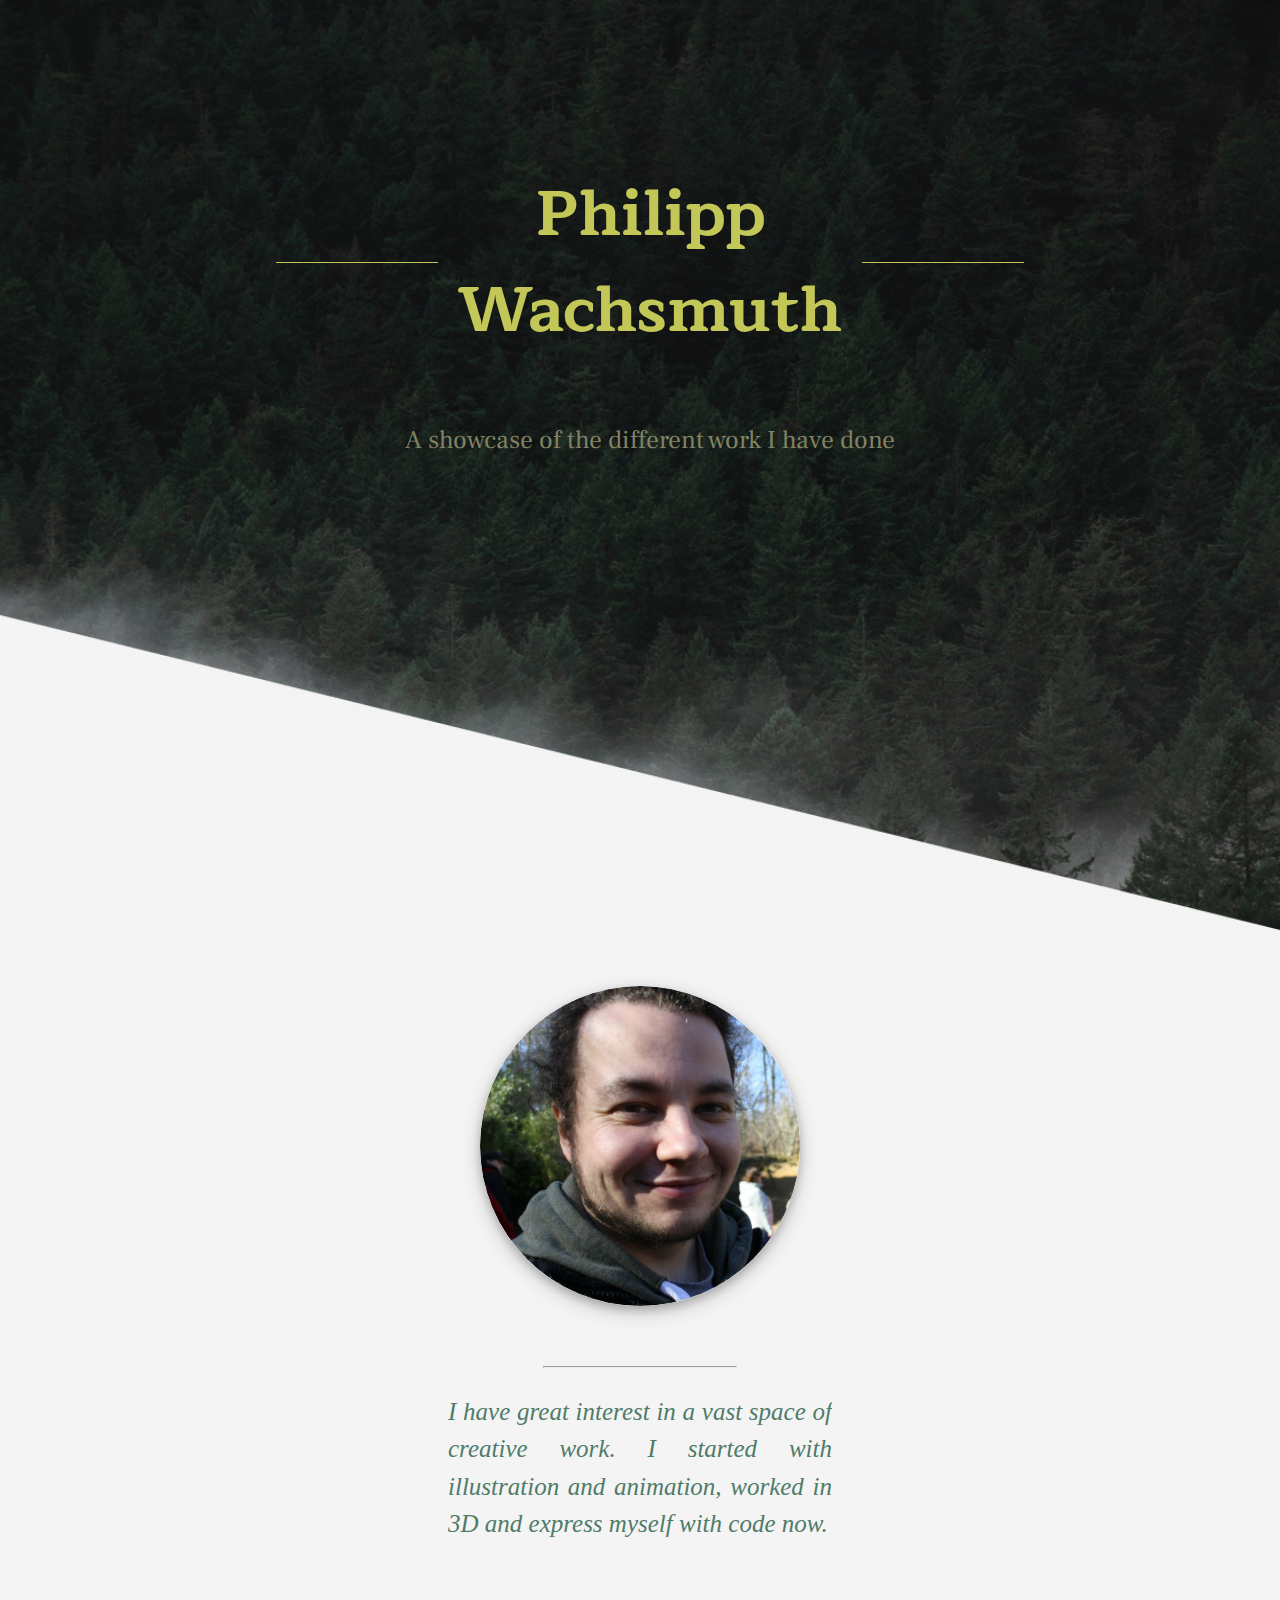
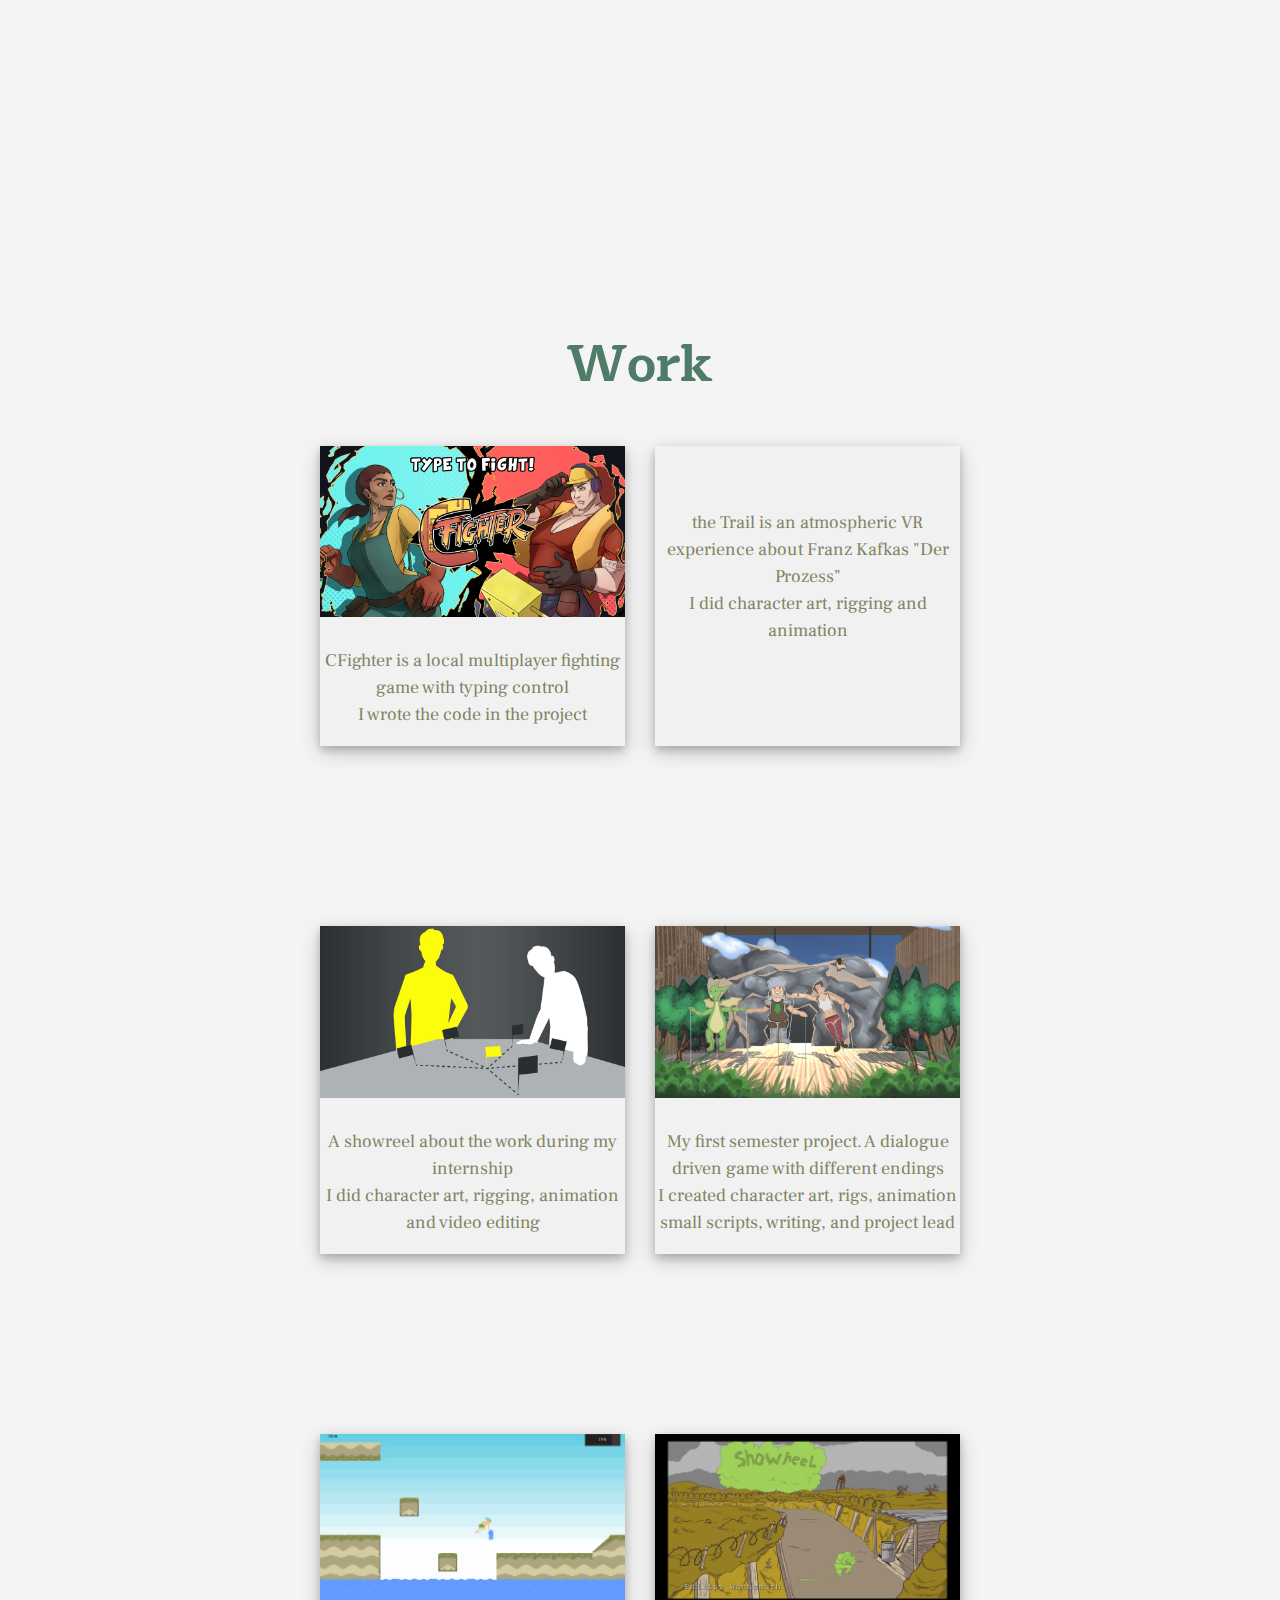
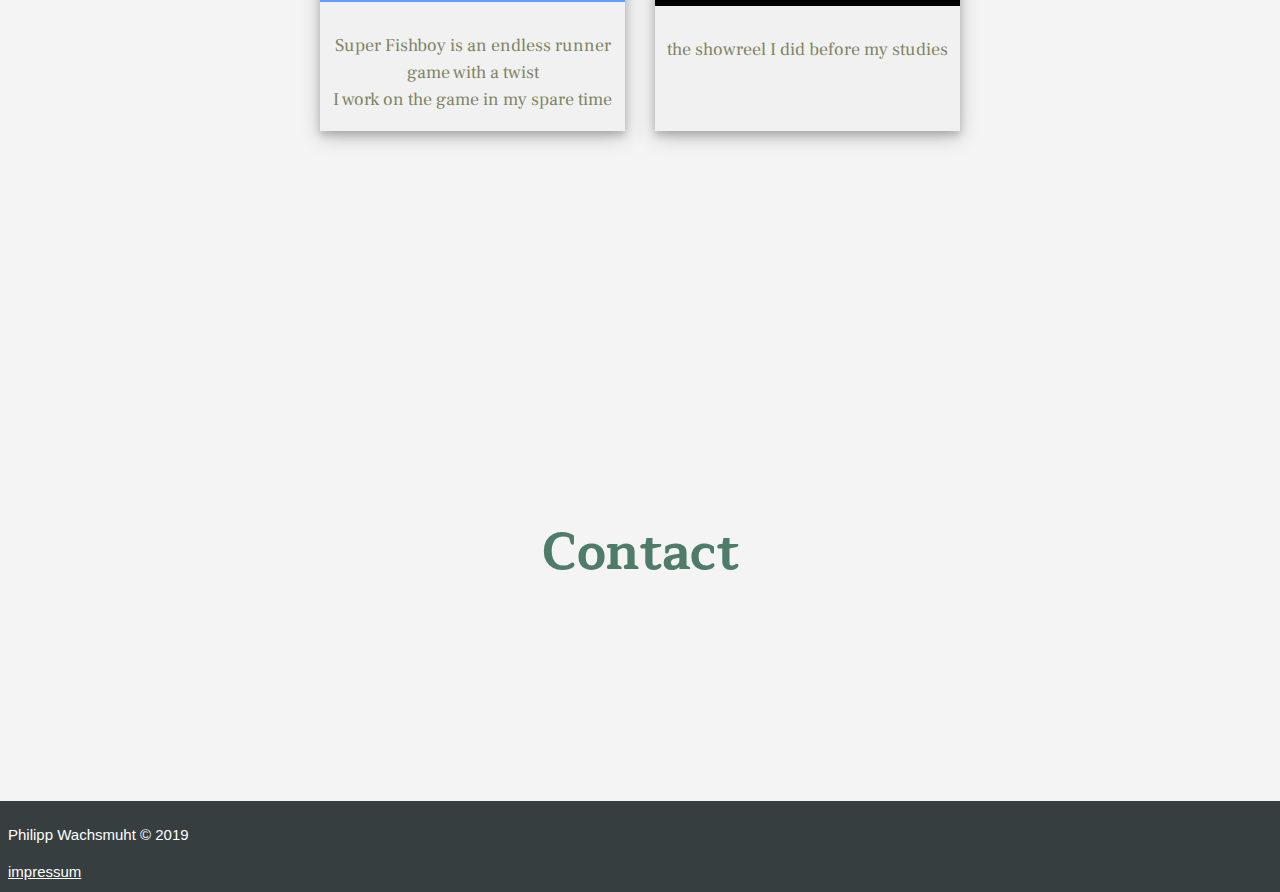
==== index.html @ 714f3a25 "added meta tags" ====
<!DOCTYPE html>

    <head>
        <meta charset="utf-8">
        <meta name="viewport" content="width=device-width, initial-scale=1.0">
        <meta name="philipp wachsmuth" content="the personal page of philipp wachsmuth">
        <title>Portfolio</title>
        <link rel="stylesheet" href="/css/style.css">
        <link href="https://fonts.googleapis.com/css?family=Frank+Ruhl+Libre|Maitree|Taviraj" rel="stylesheet"> 
        <link rel="stylesheet" href="https://use.fontawesome.com/releases/v5.7.1/css/all.css" integrity="sha384-fnmOCqbTlWIlj8LyTjo7mOUStjsKC4pOpQbqyi7RrhN7udi9RwhKkMHpvLbHG9Sr" crossorigin="anonymous">
    </head>

    <body>
        <header>
            <div class="container">
                <div id="pagename">
                    <p id="headline">Philipp <br>Wachsmuth</p>
                    <p id="explanation">A showcase of the different work I have done</p>
                </div>
             
        </header>
        <div id="content">
            <div id="about">
                <div class="avatar"></div>
                <hr class="seperator">
                <p>
                    I have great interest in a vast space of creative work.
                    I started with illustration and animation, worked in 3D and express myself with code now. 
                </p>
             

            </div>
            <div id="showcase">
                <h2 class="headline">Work</h2>
                <div class="box">
                    <div id="showcase-container">
                        <div class="content-box">
                            <a href="https://thejotne.itch.io/cfighter">
                                <img src="/img/cfighter.png" alt="">
                            </a>
                            <p>CFighter is a local multiplayer fighting game 
                            with typing control<br>I wrote the code in the project</p>
                        </div>
                        <div class="content-box">
                                <a href="https://www.youtube.com/watch?v=3YSgWsOXBy0">
                                    <img src="/img/Generic_Resize.gif" alt="">
                                </a>
                                <p>the Trail is an atmospheric VR experience about Franz Kafkas "Der Prozess"
                                    <br>I did character art, rigging and animation</p>
                        </div>
                        <div class="content-box">
                                <a href="https://youtu.be/qLGYumOoxYo">
                                    <img src="/img/Philipp_showreel_V01c_Moment.jpg" alt="">
                                </a>
                                <p>A showreel about the work during my internship
                                <br>I did character art, rigging, animation and video editing</p>
                        </div>
                        <div class="content-box">
                                <a href="https://youtu.be/jsB0yK99cok">
                                    <img src="/img/cardboard_heroes.jpg" alt="">
                                </a>
                                <p>My first semester project. A dialogue driven game with different endings
                                <br>I created character art, rigs, animation small scripts, writing, and project lead</p>
                        </div>
                        <div class="content-box">
                                <a href="https://thejotne.itch.io/super-fishboy">
                                    <img src="/img/fishboy.gif" alt="">
                                </a>
                                <p>Super Fishboy is an endless runner game with a twist
                                <br>I work on the game in my spare time</p>
                        </div>
                        <div class="content-box">
                                <a href="https://www.youtube.com/watch?v=ba3aAqrE33I">
                                    <img src="/img/Showreel 2017+änderung_Moment.jpg" alt="">
                                </a>
                                <p>the showreel I did before my studies</p>
                        </div>
                        
                    </div>
                </div>
            </div>
            <div id="contact">
                <h2 class="headline">Contact</h2>
                <div class="icon_box">
                    <a href="mailto:pwachsmuth@gmx.de">
                    <i class="fas fa-envelope"></i></a>
                    <a href="https://twitter.com/theJotne">
                    <i class="fab fa-twitter"></i></a>
                </div>
            </div>
        </div>
            <footer>
                <p>Philipp Wachsmuht &copy; 2019</p>
                <a href="/impressum.html" id="imp_Link">impressum</a>
            </footer>
    </body>

</html>
---- css/style.css ----
body{
    font-family: 'Taviraj Light', serif;
    font-size: 15px;
    line-height: 1.5;
    margin: 0;
    padding: 0;
    background-color: #f4f4f4;
}
.container{
    width: 60%;
    margin:auto;
    overflow: hidden;
}

header{
    background-image: url(/img/bg_big.jpg);
    background-repeat: no-repeat;
    background-size: 100%;
    width: device-width;
    font-family: 'Maitree', serif;
    font-size: 5vw;
    color:#C2C757;
    padding-top: 2%;
    min-height: 15em;

}

header #pagename{
    margin:auto;
    margin-left: 20px;
    margin-bottom: 20px;
    text-align: center;
    padding-top: 10%
}
header #pagename #headline{
    display: grid;
    grid-template-columns: minmax(20px, 1fr) auto minmax(20px, 1fr);
    align-items: center;
    text-align: center;
    font-weight: 900;
    grid-gap: 20px;
    width: 100%;
    white-space: nowrap;
}
header #pagename #explanation{
    font-family: 'Frank Ruhl Libre', serif;
    color: #808363;
    font-size: 2vw;
    margin-top:1%;
}

header #pagename #headline:before,
header #pagename #headline:after {
    content: '';
    border-top: 1px solid;
}

  footer{
    background: #373E40;
    font-family: 'Mukta', sans-serif;
    color:white;
    right: 0;
    bottom: 0;
    left: 0;
    padding: 0.5rem;
  }

  #content{
    min-height: 100vh;
}

#about{
   margin:auto;
   max-width:30vw;
   min-height:200px;

 
}
#about .avatar{
    background-image: url(/img/avatar.jpg);
   background-repeat: no-repeat;
   background-size: 100%;
    width:25vw;
    height: 25vw;
    border-radius: 50%;
    margin:auto;
    margin-bottom: 15%;
    box-shadow: 0 4px 8px 0 rgba(0, 0, 0, 0.2), 0 6px 20px 0 rgba(0, 0, 0, 0.19);
}
#about p{
    overflow:hidden;
    text-align: justify;
    font-family: 'Taviraj Light', serif;
    font-style: italic;
    font-size: 25px;
    color:#4F7B69;
}

#about hr{
    margin-top: 60px;
}
#boxes{

    background-color: aquamarine;
}
.seperator{
    width:50%;
    margin-bottom: 6%;
    color: #838665;
}


#showcase{
    margin:auto;
}
.headline{
    text-align: center;
    margin-top: 10%;
    font-family: 'Maitree', serif;
    font-weight: 900;
    font-size: 4vw;
    color: #4F7B69;
    padding-top: 2vw;
    
}
#showcase .box{
    margin: auto;
    /*margin-left: 25%;*/
    width:50vw;
    margin-bottom: 10%;
}
#showcase-container{
    display:grid;
    grid-gap: 12em 2em;
    grid-template-columns: 2fr 2fr ;
    justify-items: center;
    
}
#showcase-container .content-box{

background-color: #f1f1f1;

font-size: 30px;
box-shadow: 0 4px 8px 0 rgba(0, 0, 0, 0.2), 0 6px 20px 0 rgba(0, 0, 0, 0.19);
text-align: center;
object-fit: contain;
}
#showcase-container .content-box img{
    width: 100%;
   /* height: 100%;*/
    object-fit: cover;
}
#showcase-container .content-box p{
    font-family: 'Frank Ruhl Libre', serif;
    color: #808363;
    font-size: 18px;
}
#imp_Link{
    color: white;
}
#impress{
    margin-left: 20%;
}
.contact{
    margin:auto;
}

i{
    font-size: 60px;
    padding: 30px;
    color: #373E40;
}
.icon_box{
    margin: auto;
    text-align: center;
    margin-bottom: 6%;
}
@media screen and (max-width: 1280px) {

        .headline{
            padding-top: 5em;
        }
    }

@media screen and (max-width: 720px) {
#showcase .box{
    /*margin-left:20%;*/
    margin-bottom: 10%;
    }

}

@media screen and (max-width: 560px) {
    header #pagename #headline{
        font-size:5vw;

    }
    header #pagename #explanation{
        font-size: 3vw;
    }
    #about p{
        font-size: 4vw;
    }
    .headline{
        font-size: 7vw;
        
    }
    #showcase .box{
        /*margin-left:30%;*/
        }
    #showcase-container{
        display:grid;
        grid-gap: 14em 2em;
        grid-template-columns: 2fr  ;
    }
}
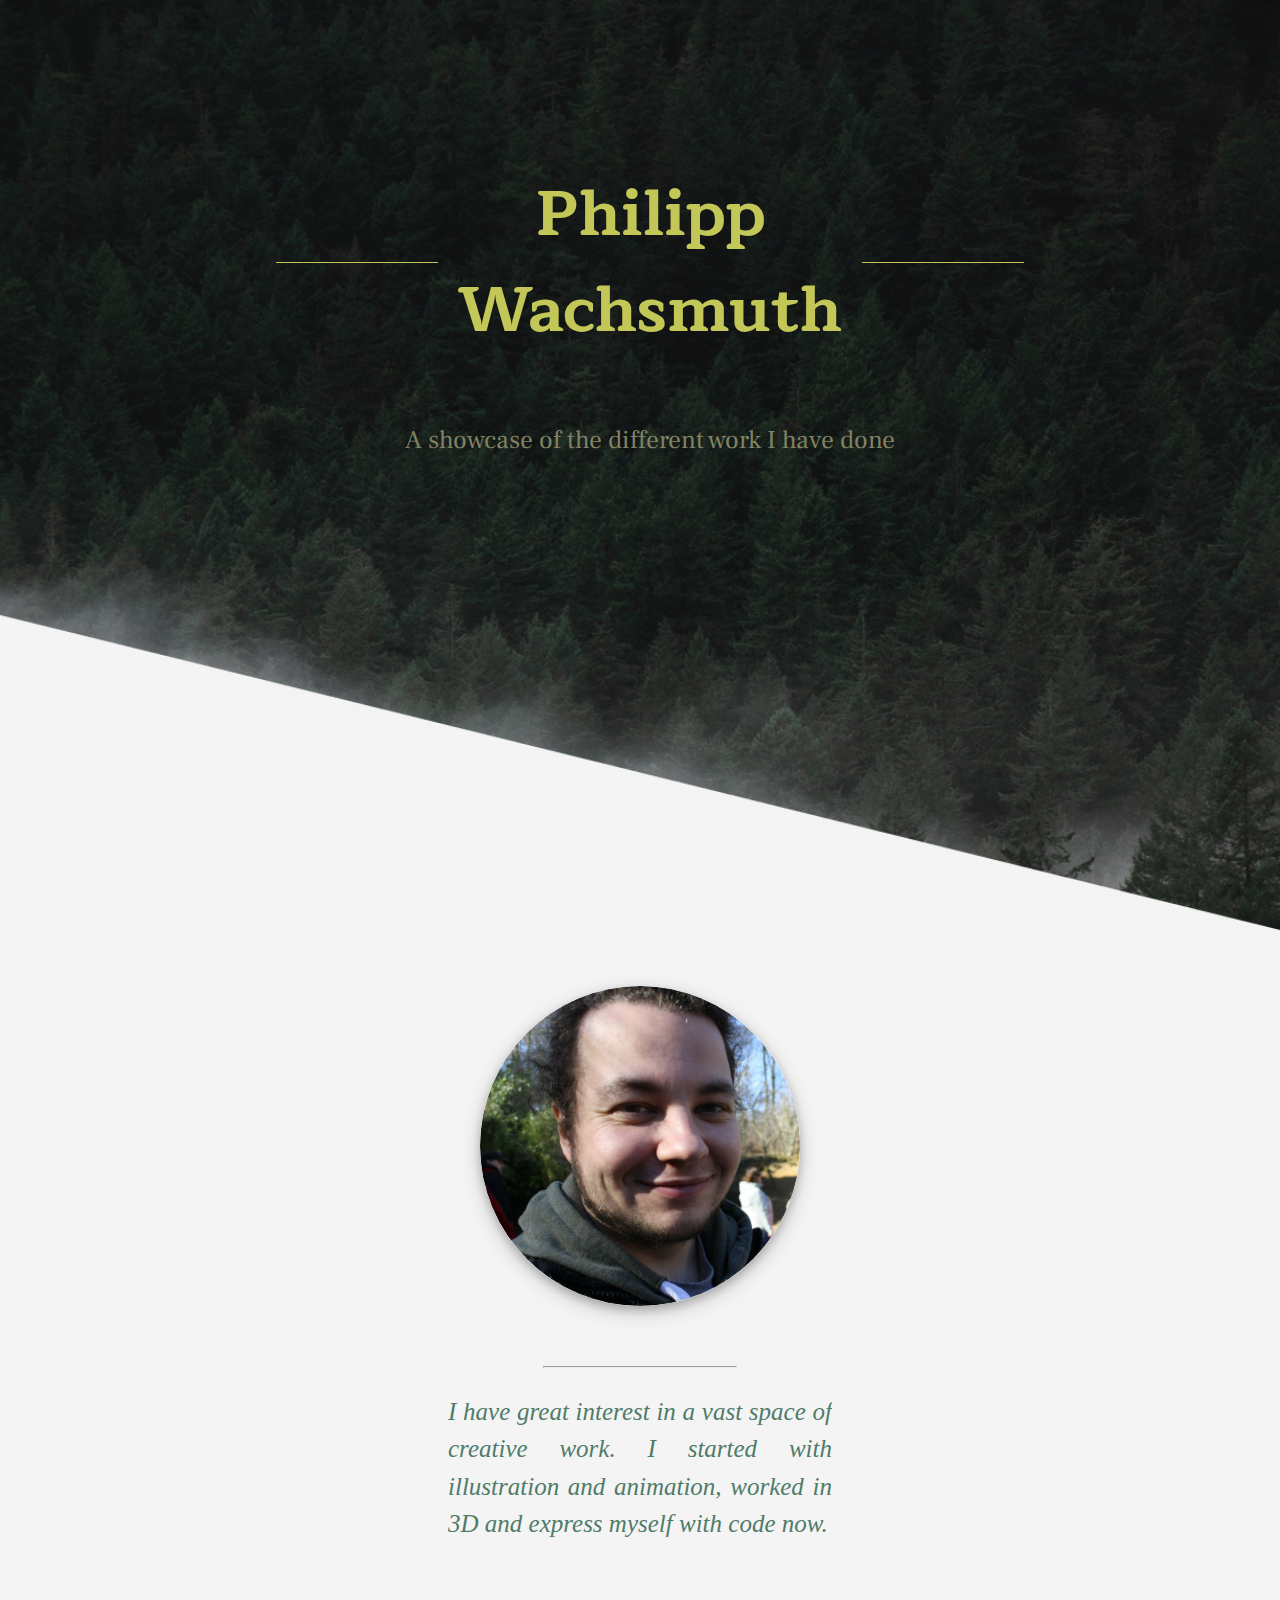
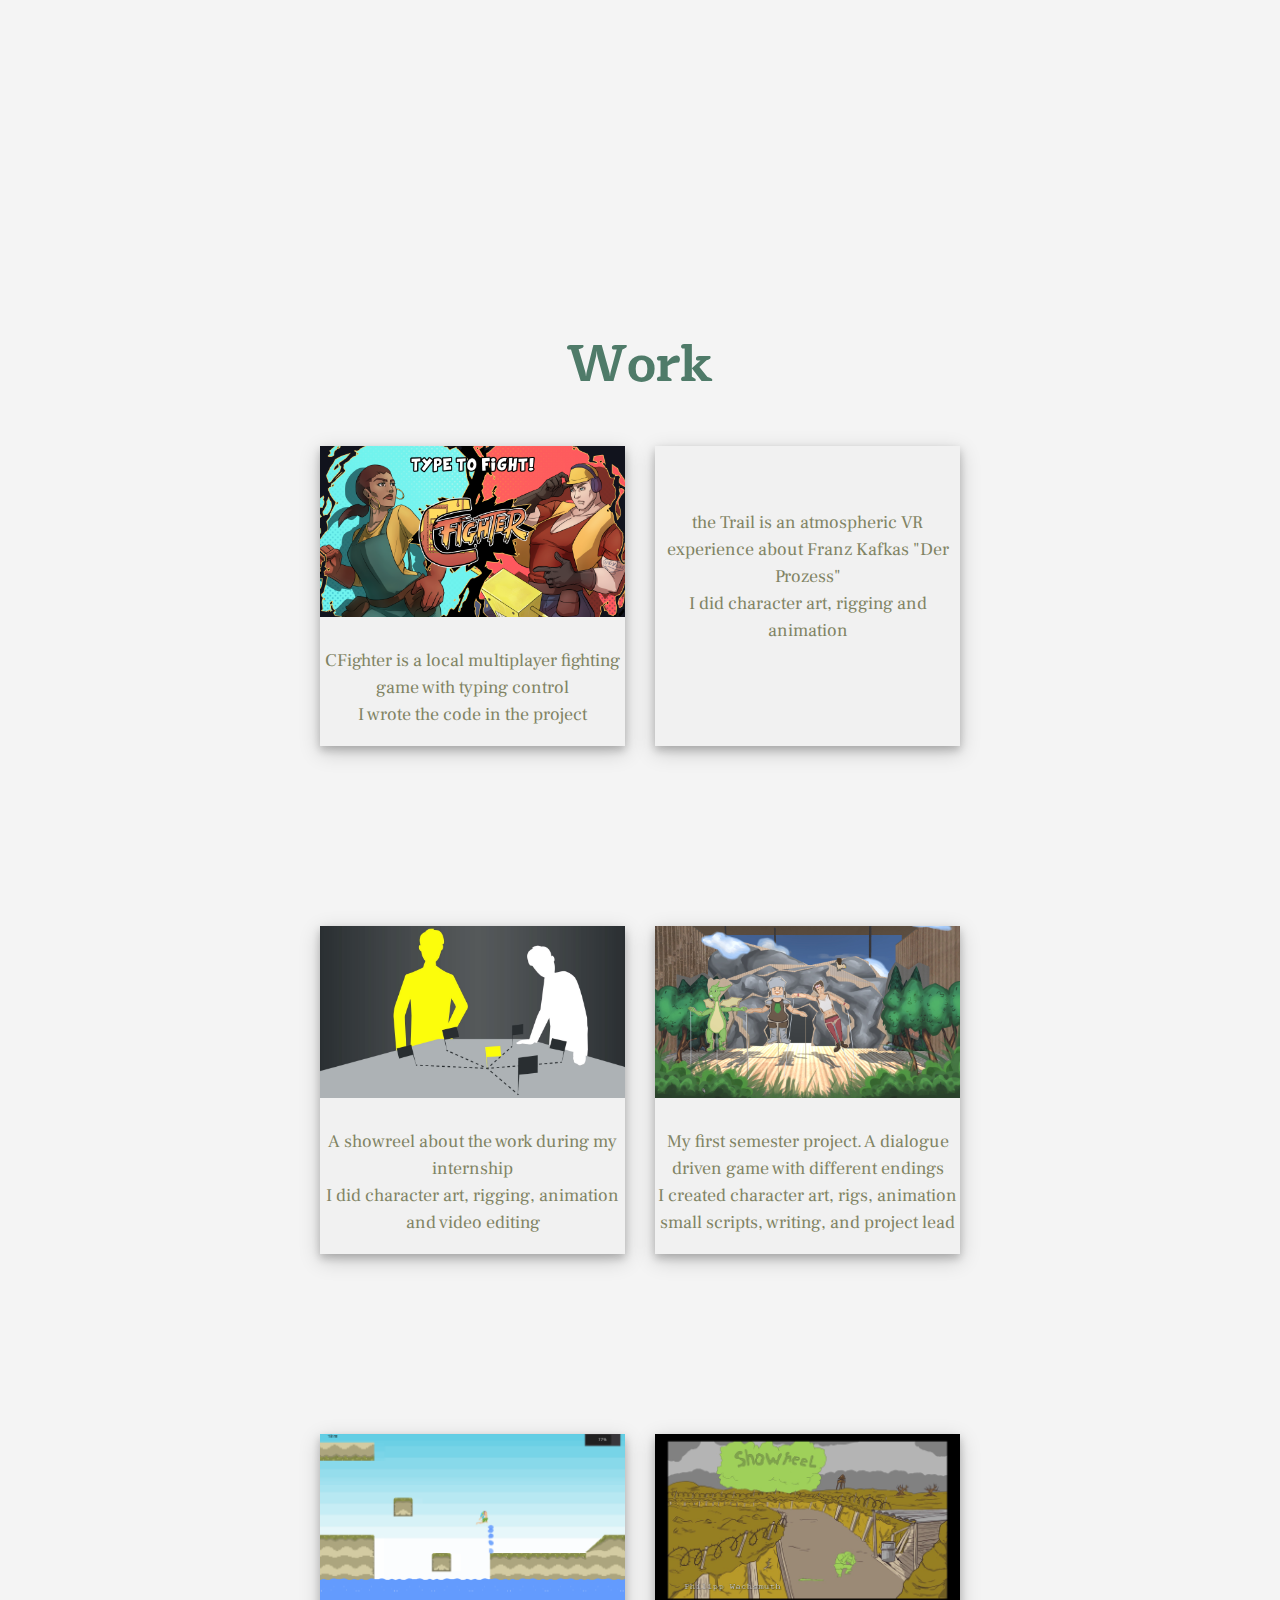
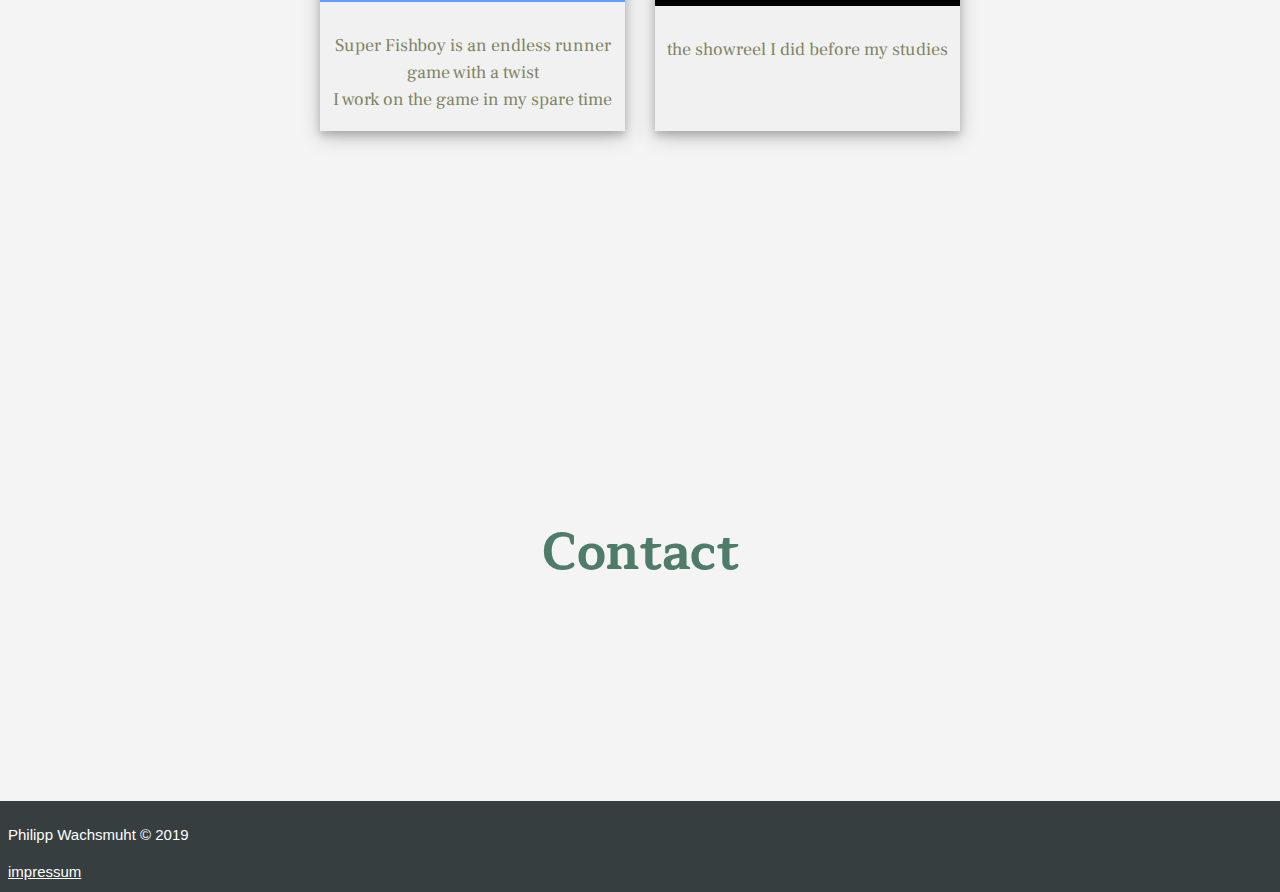
==== commit 2994c331: "changed title" ====
--- a/index.html
+++ b/index.html
@@ -3,8 +3,10 @@
     <head>
         <meta charset="utf-8">
         <meta name="viewport" content="width=device-width, initial-scale=1.0">
-        <meta name="philipp wachsmuth" content="the personal page of philipp wachsmuth">
-        <title>Portfolio</title>
+        <meta name="description" content="the personal page of philipp wachsmuth containing example of web design, games and 2D and 3D art">
+        <meta name="author" content="Philipp Wachsmuth">
+        <meta name="keywords" content="philipp,wachsmuth,philippwachsmuth,animation,game,design,web,frontend,3D,2D,illustration,programming,programmer,gamedesign,development">
+        <title>Philipp Wachsmuth portfolio</title>
         <link rel="stylesheet" href="/css/style.css">
         <link href="https://fonts.googleapis.com/css?family=Frank+Ruhl+Libre|Maitree|Taviraj" rel="stylesheet"> 
         <link rel="stylesheet" href="https://use.fontawesome.com/releases/v5.7.1/css/all.css" integrity="sha384-fnmOCqbTlWIlj8LyTjo7mOUStjsKC4pOpQbqyi7RrhN7udi9RwhKkMHpvLbHG9Sr" crossorigin="anonymous">
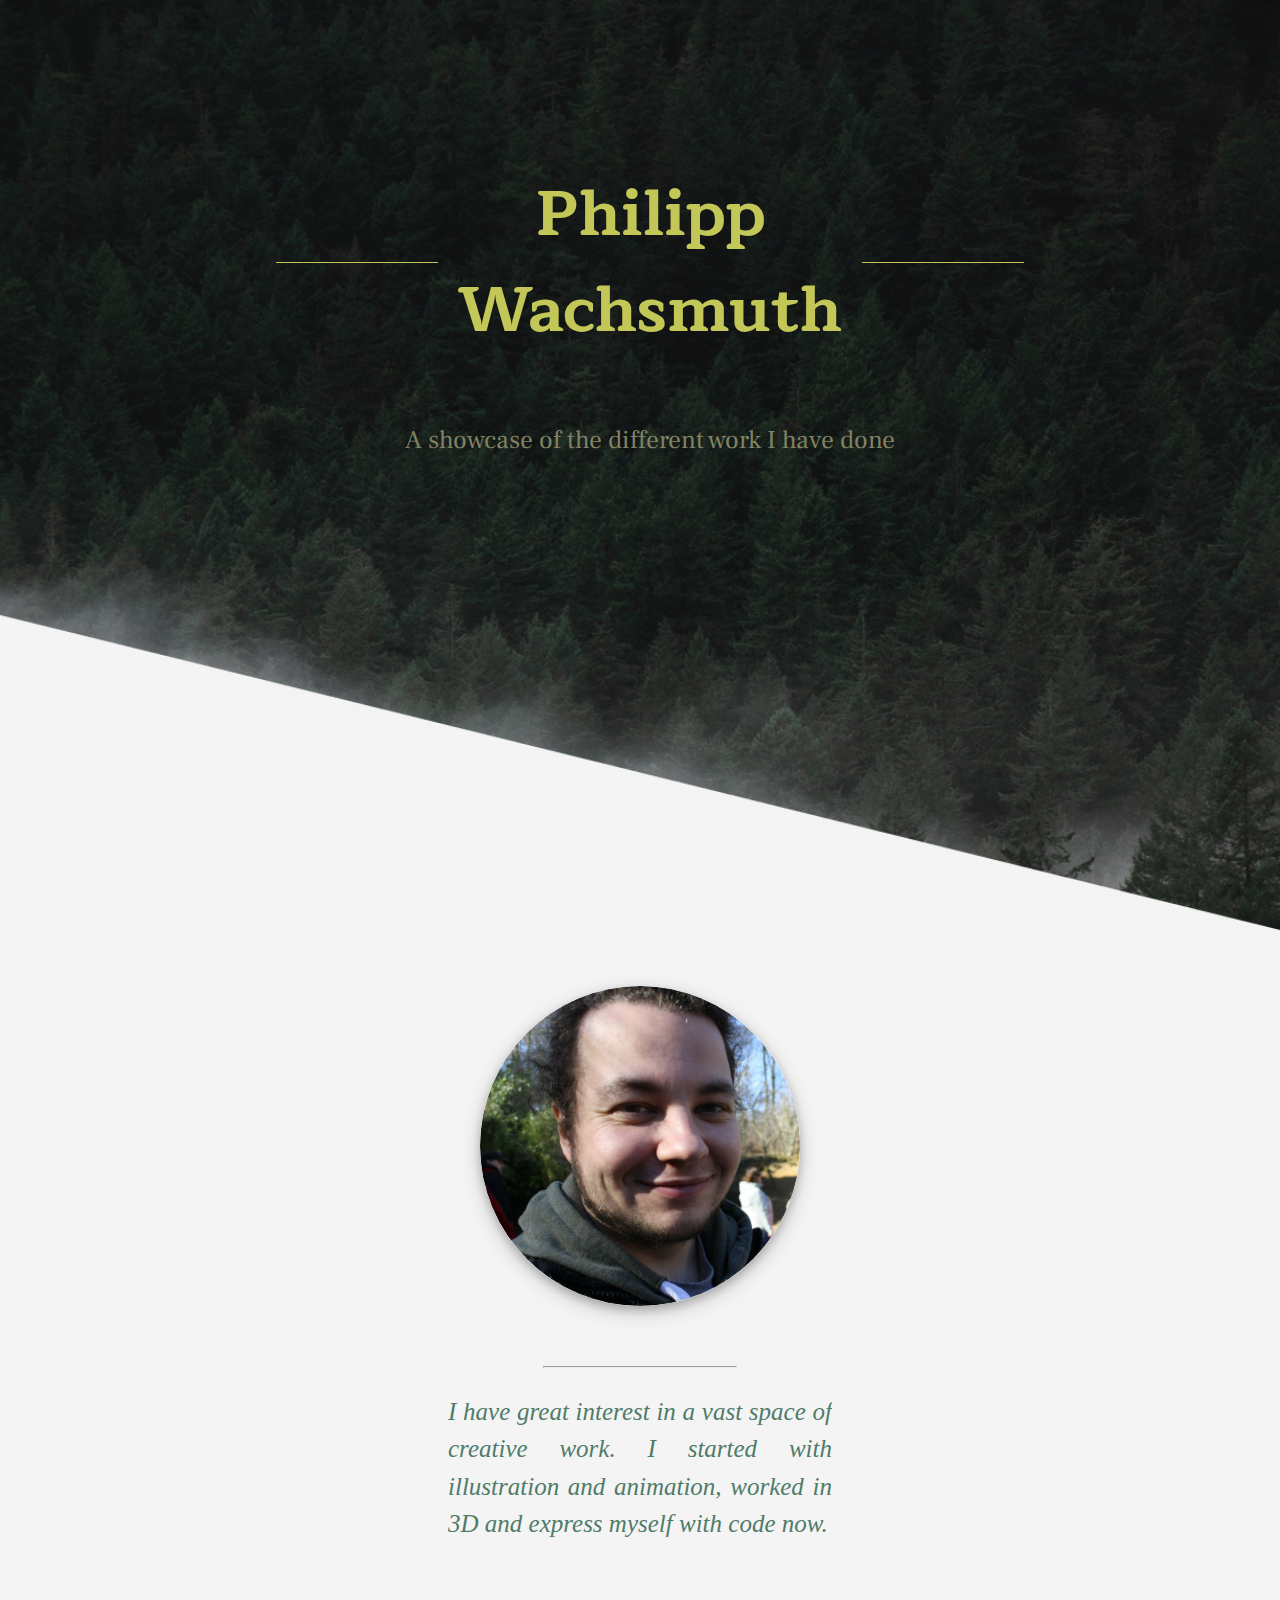
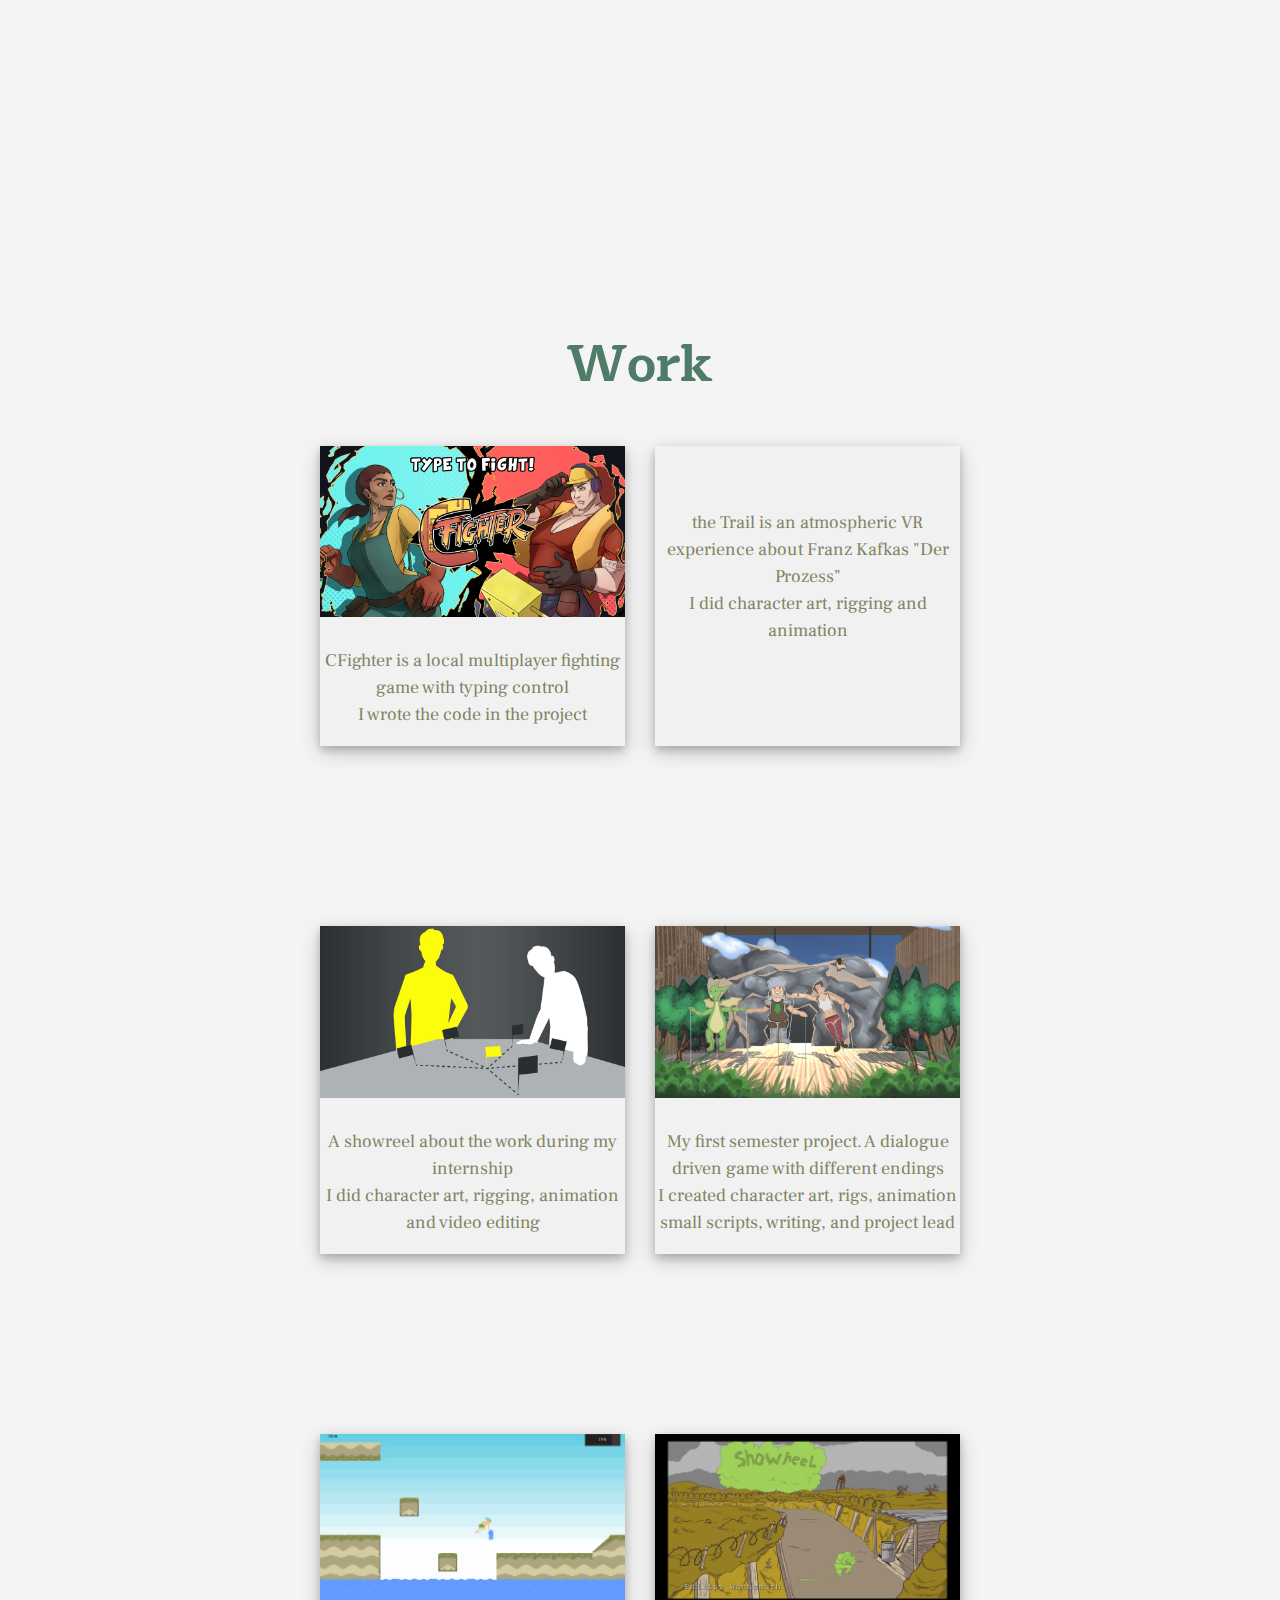
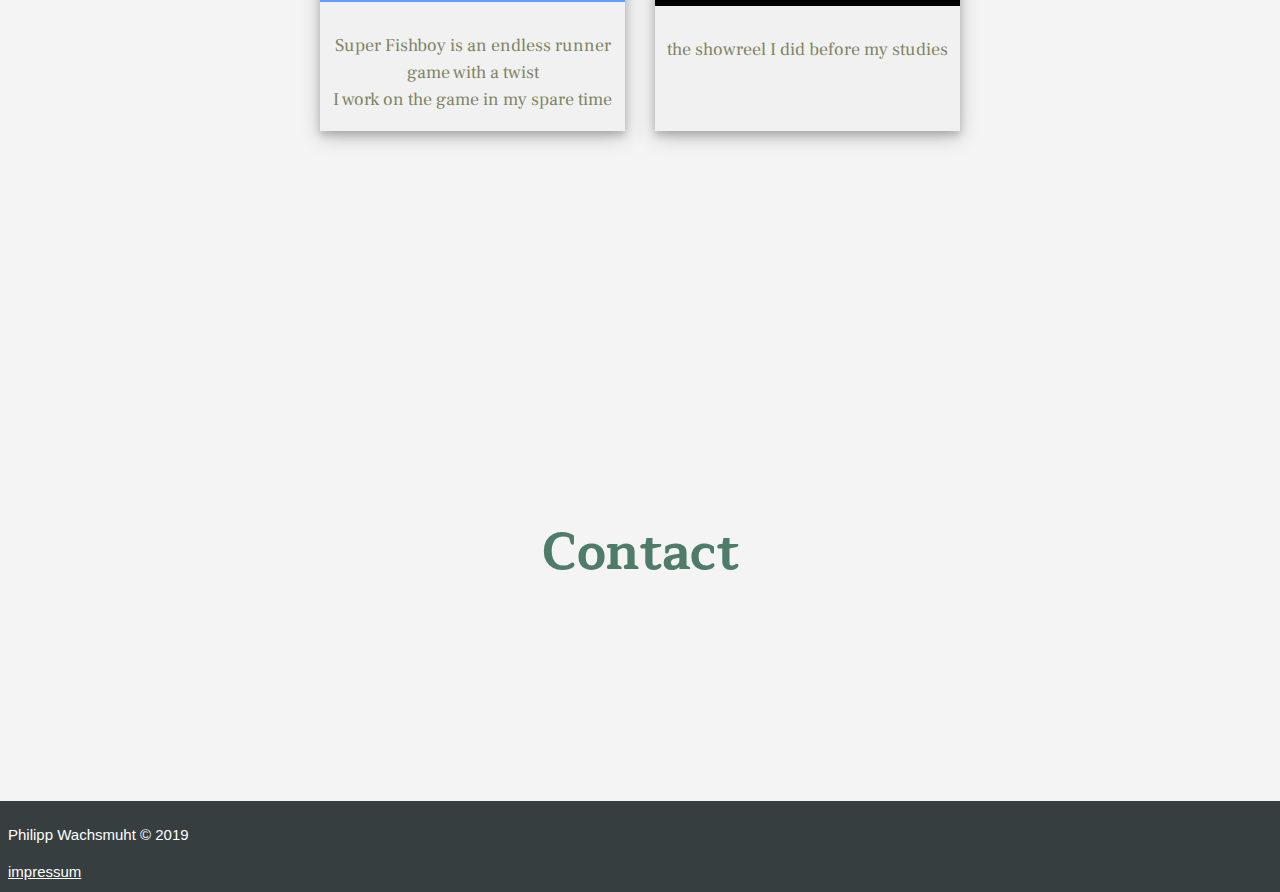
==== commit 6732ab9f: "changed titles" ====
--- a/index.html
+++ b/index.html
@@ -6,7 +6,7 @@
         <meta name="description" content="the personal page of philipp wachsmuth containing example of web design, games and 2D and 3D art">
         <meta name="author" content="Philipp Wachsmuth">
         <meta name="keywords" content="philipp,wachsmuth,philippwachsmuth,animation,game,design,web,frontend,3D,2D,illustration,programming,programmer,gamedesign,development">
-        <title>Philipp Wachsmuth portfolio</title>
+        <title>Portfolio</title>
         <link rel="stylesheet" href="/css/style.css">
         <link href="https://fonts.googleapis.com/css?family=Frank+Ruhl+Libre|Maitree|Taviraj" rel="stylesheet"> 
         <link rel="stylesheet" href="https://use.fontawesome.com/releases/v5.7.1/css/all.css" integrity="sha384-fnmOCqbTlWIlj8LyTjo7mOUStjsKC4pOpQbqyi7RrhN7udi9RwhKkMHpvLbHG9Sr" crossorigin="anonymous">
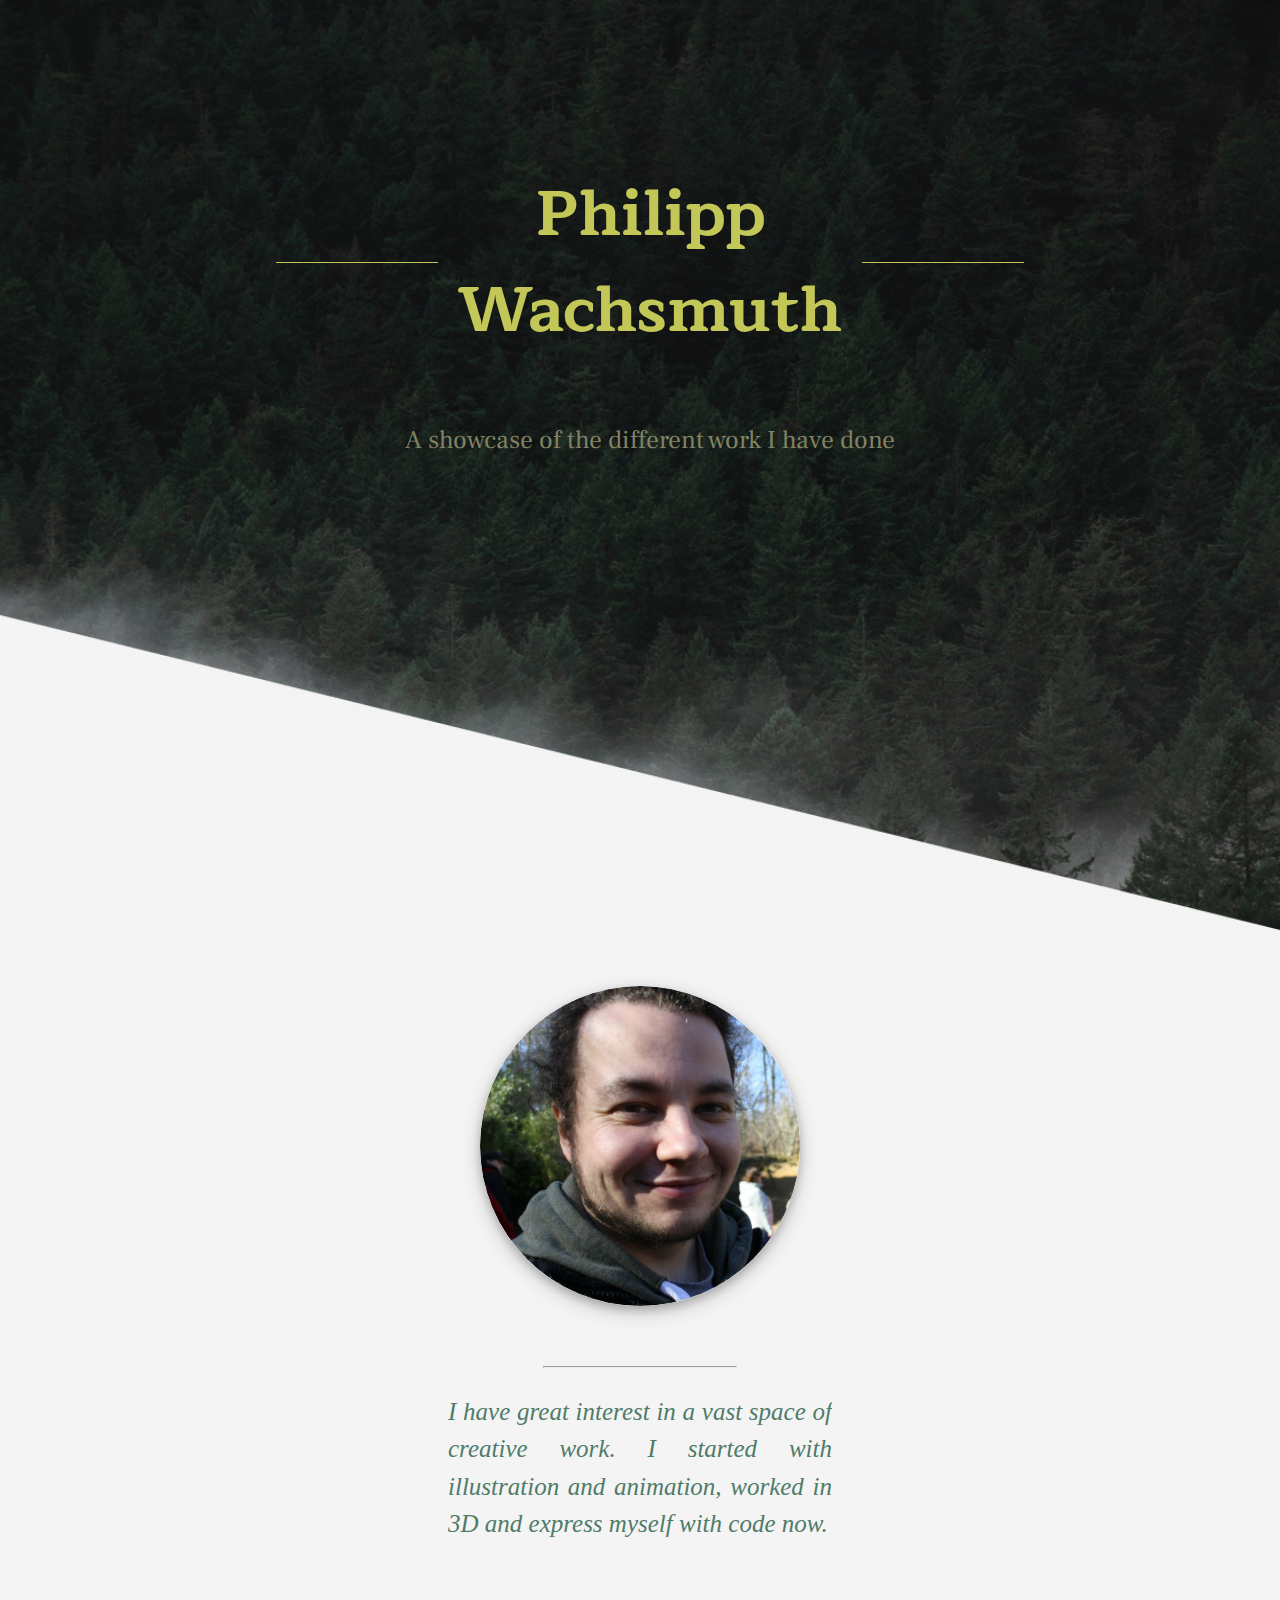
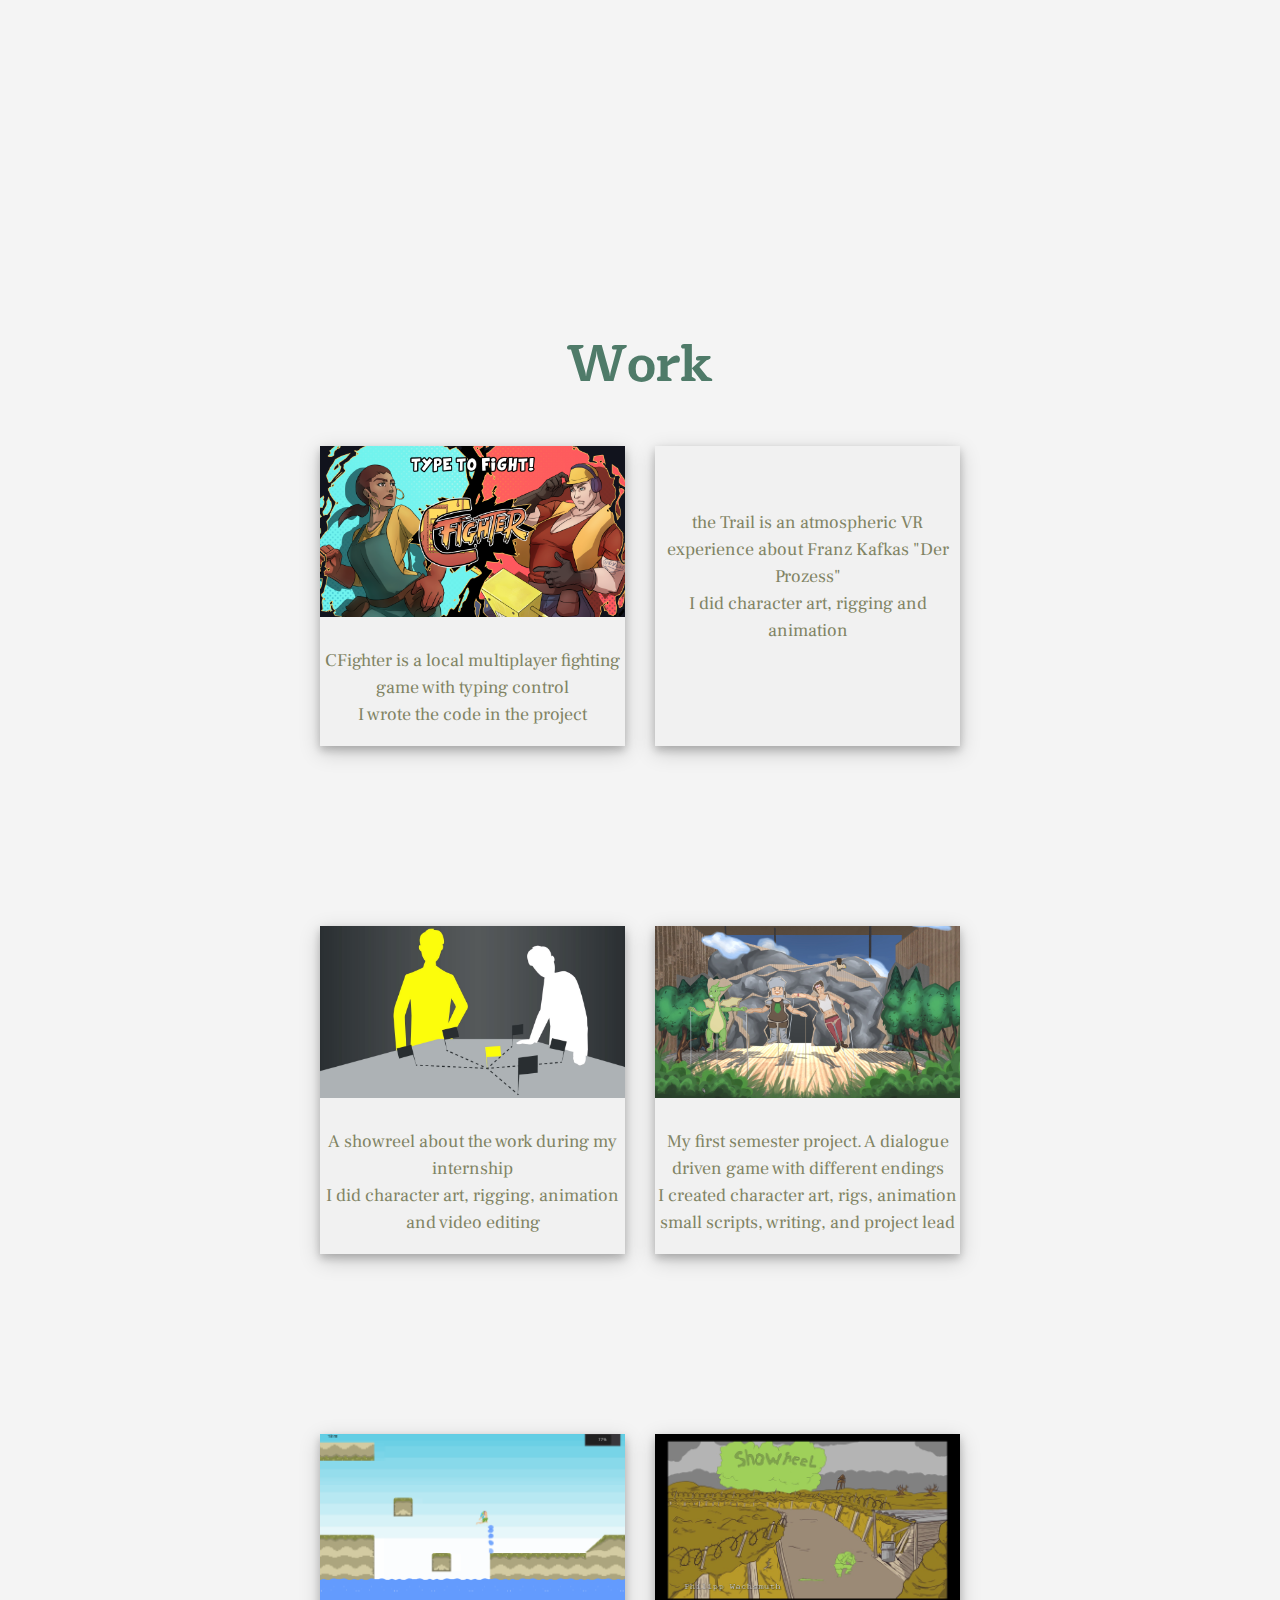
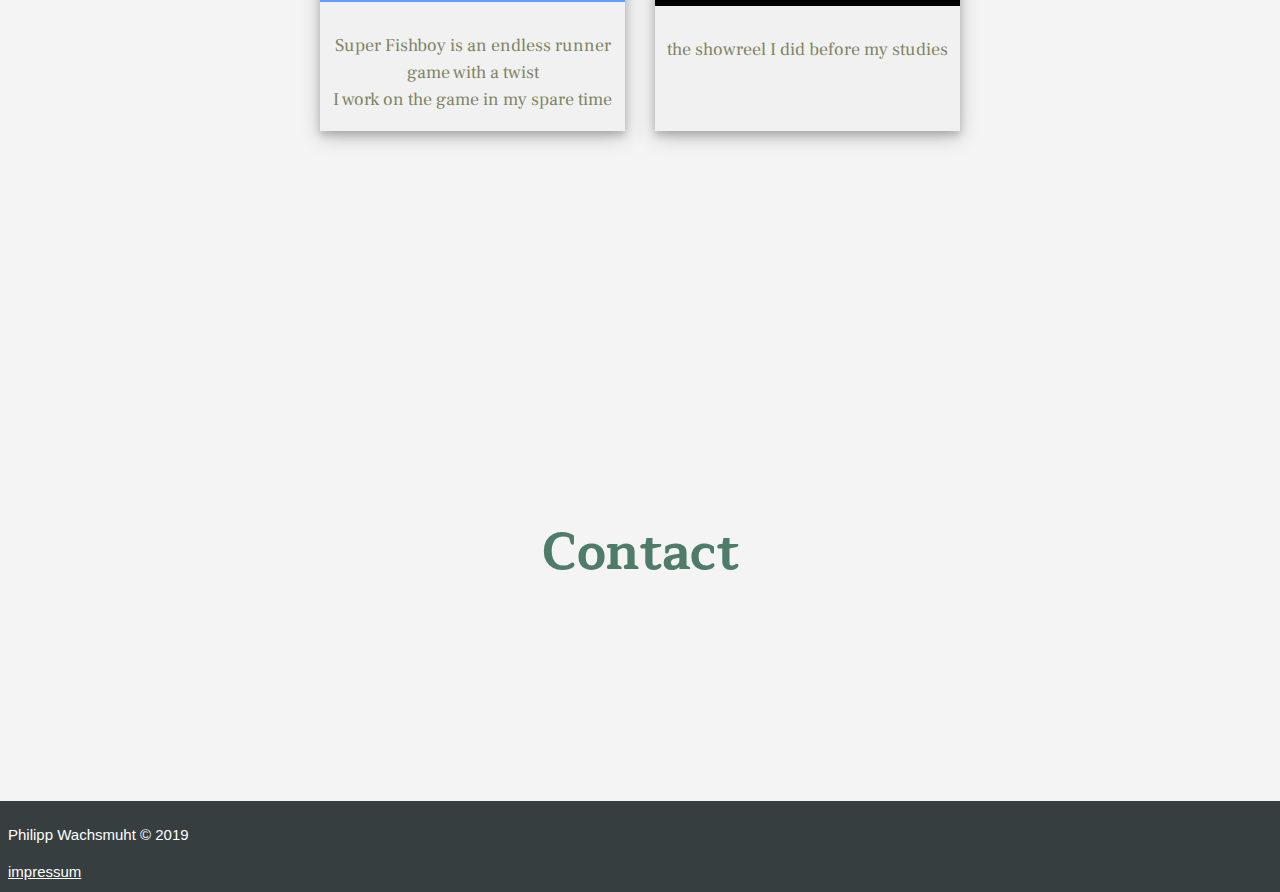
==== commit 21760c3b: "changed title to philipp wachsmuth" ====
--- a/index.html
+++ b/index.html
@@ -6,7 +6,7 @@
         <meta name="description" content="the personal page of philipp wachsmuth containing example of web design, games and 2D and 3D art">
         <meta name="author" content="Philipp Wachsmuth">
         <meta name="keywords" content="philipp,wachsmuth,philippwachsmuth,animation,game,design,web,frontend,3D,2D,illustration,programming,programmer,gamedesign,development">
-        <title>Portfolio</title>
+        <title>Philipp Wachsmuth</title>
         <link rel="stylesheet" href="/css/style.css">
         <link href="https://fonts.googleapis.com/css?family=Frank+Ruhl+Libre|Maitree|Taviraj" rel="stylesheet"> 
         <link rel="stylesheet" href="https://use.fontawesome.com/releases/v5.7.1/css/all.css" integrity="sha384-fnmOCqbTlWIlj8LyTjo7mOUStjsKC4pOpQbqyi7RrhN7udi9RwhKkMHpvLbHG9Sr" crossorigin="anonymous">
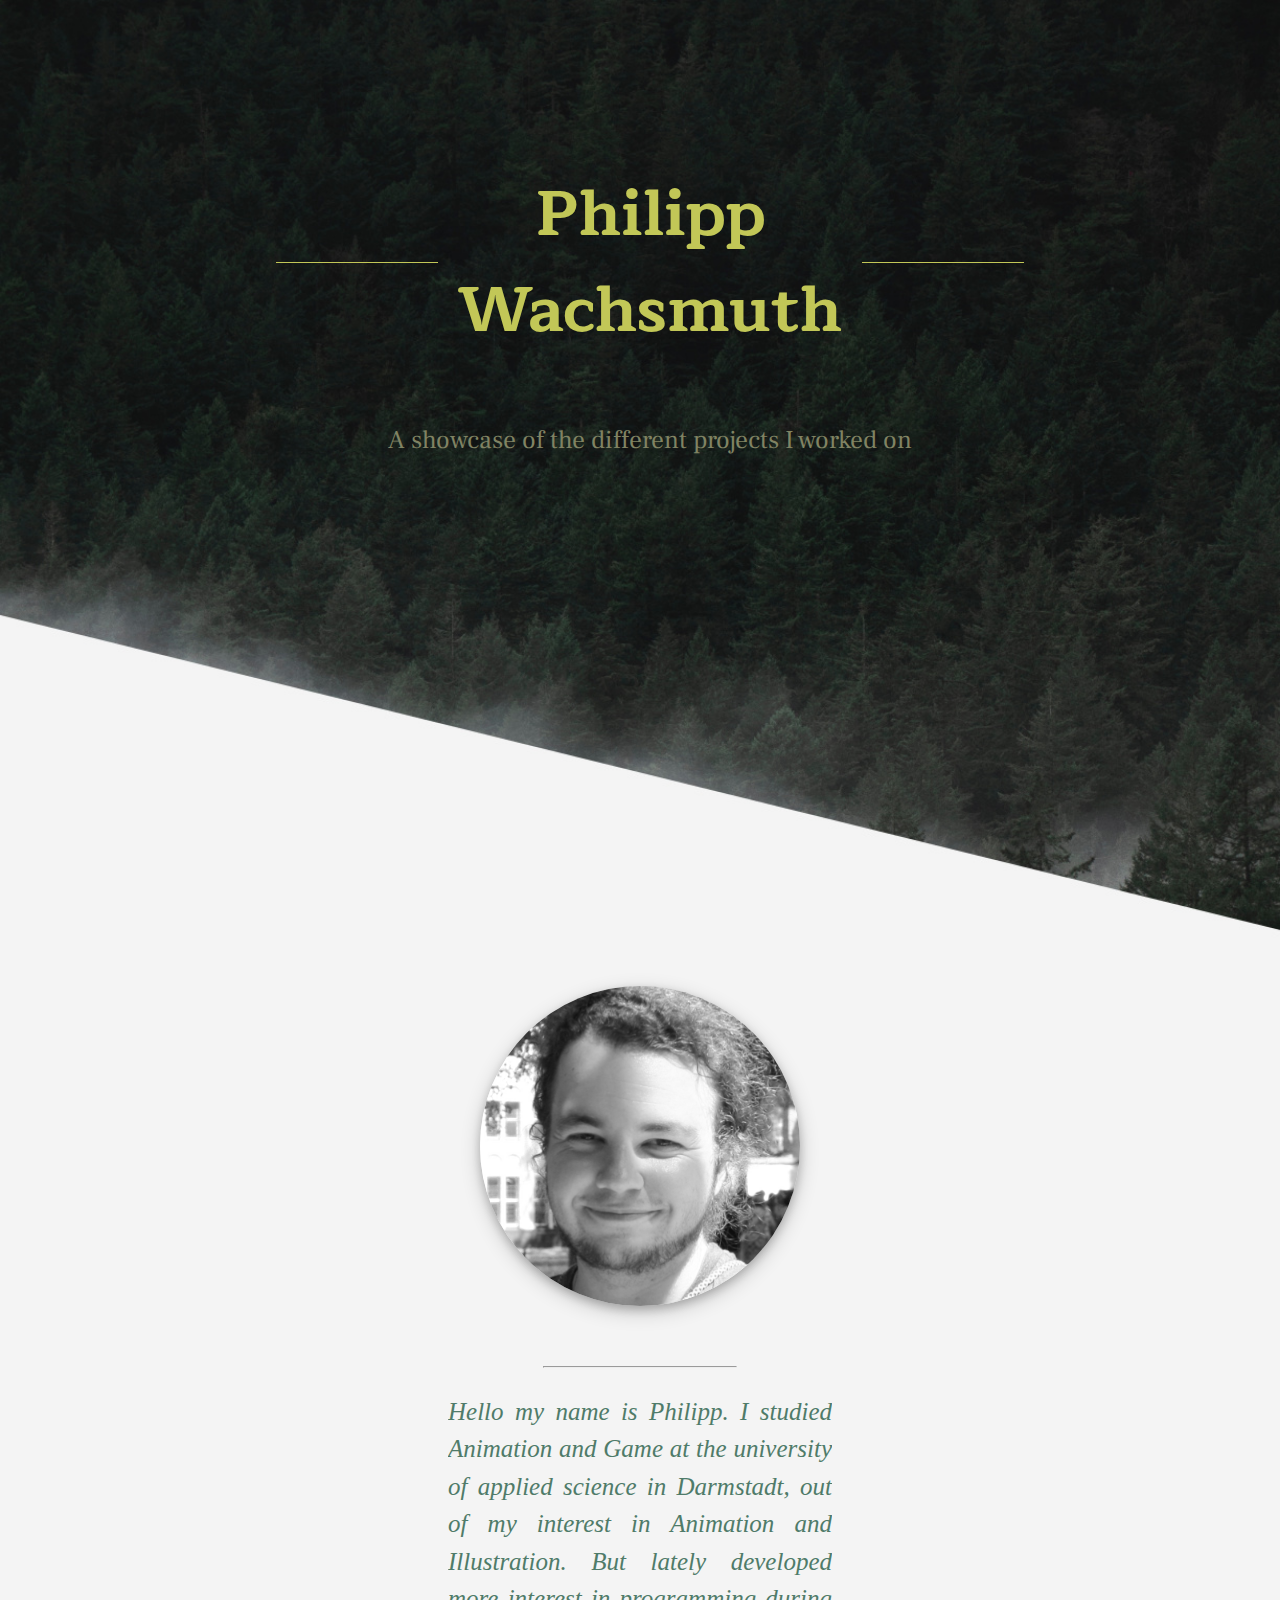
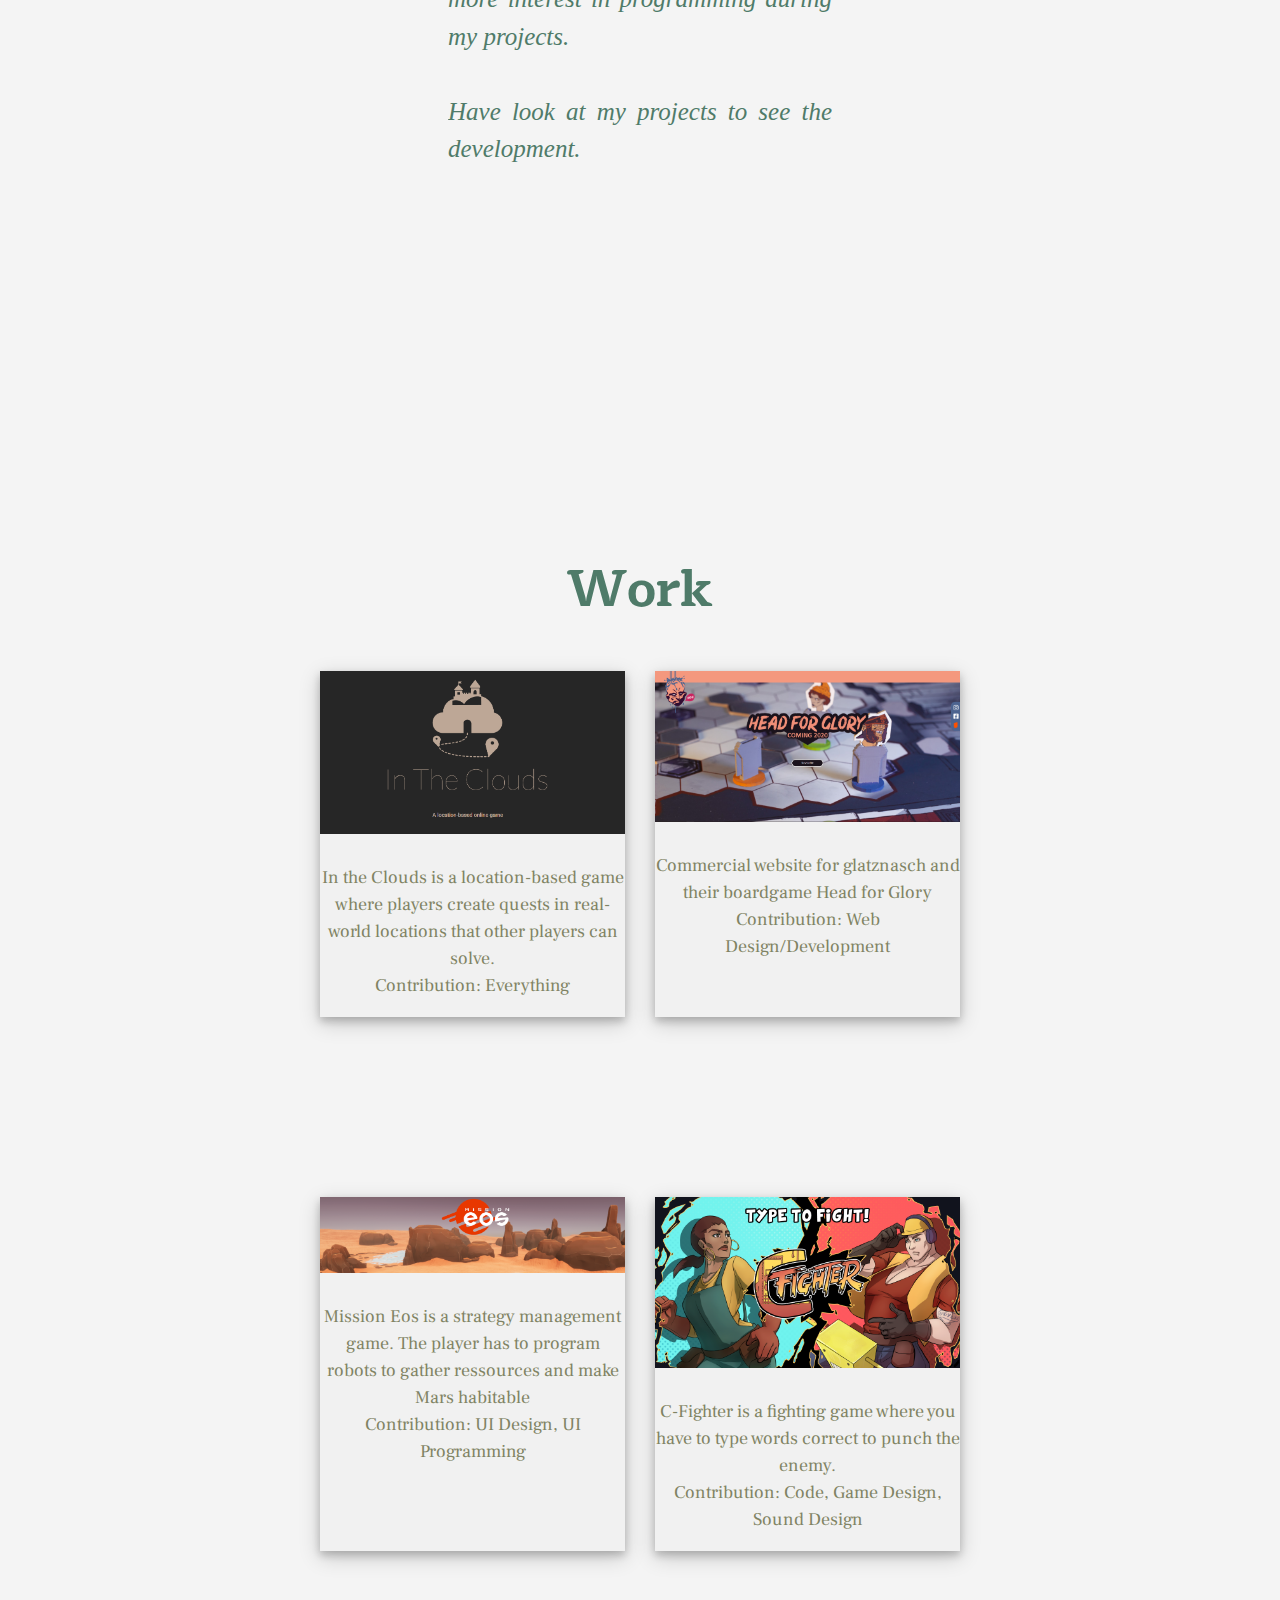
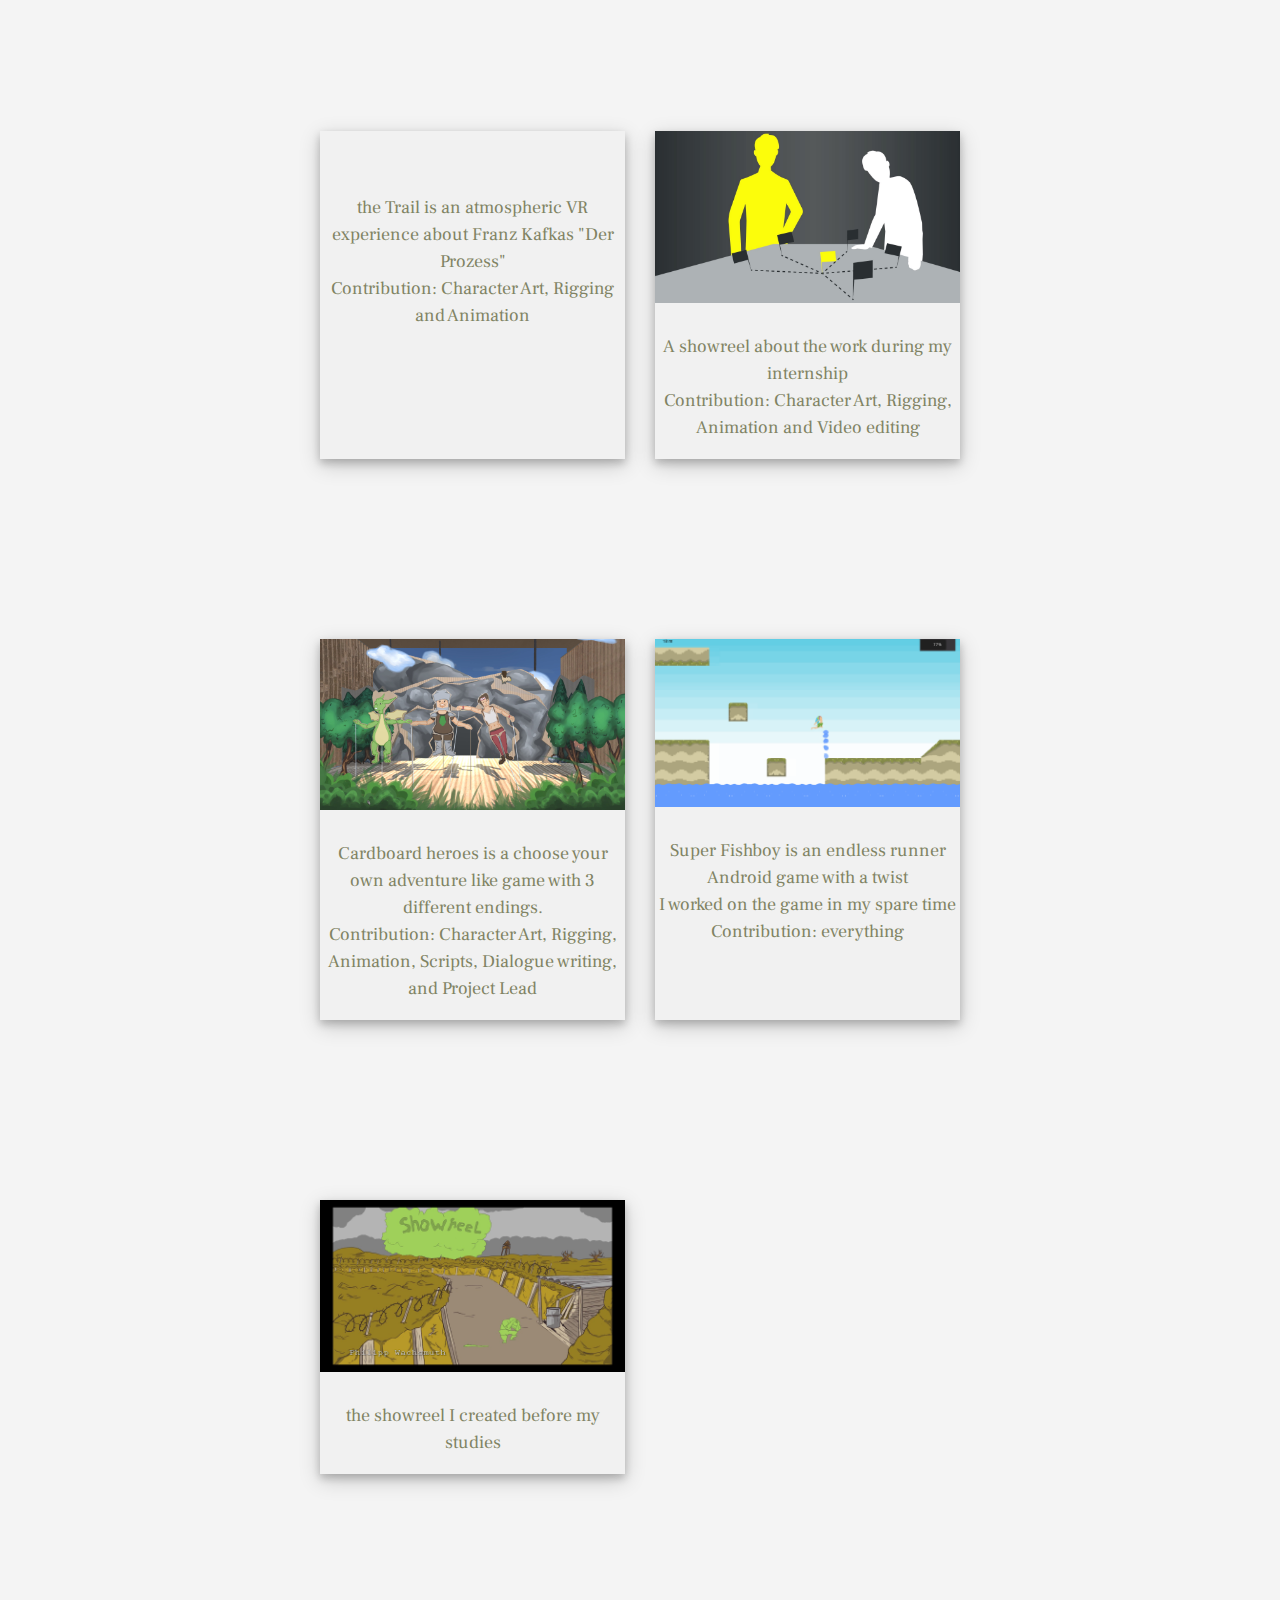
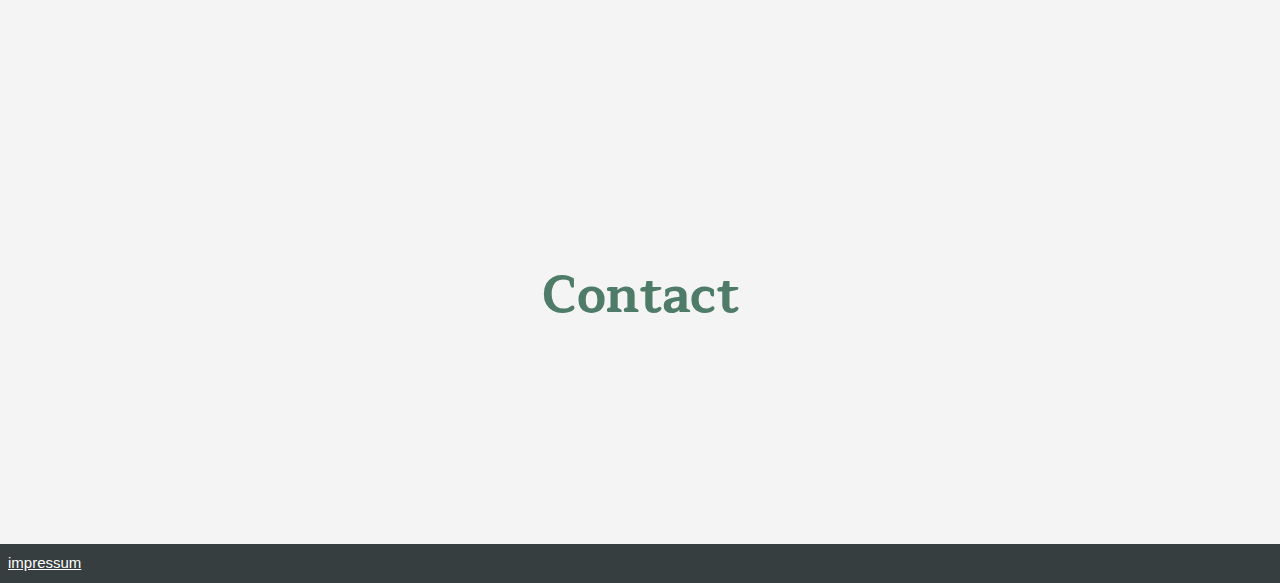
==== commit a099a084: "added new projects" ====
--- a/index.html
+++ b/index.html
@@ -1,100 +1,124 @@
 <!DOCTYPE html>
 
-    <head>
-        <meta charset="utf-8">
-        <meta name="viewport" content="width=device-width, initial-scale=1.0">
-        <meta name="description" content="the personal page of philipp wachsmuth containing example of web design, games and 2D and 3D art">
-        <meta name="author" content="Philipp Wachsmuth">
-        <meta name="keywords" content="philipp,wachsmuth,philippwachsmuth,animation,game,design,web,frontend,3D,2D,illustration,programming,programmer,gamedesign,development">
-        <title>Philipp Wachsmuth</title>
-        <link rel="stylesheet" href="/css/style.css">
-        <link href="https://fonts.googleapis.com/css?family=Frank+Ruhl+Libre|Maitree|Taviraj" rel="stylesheet"> 
-        <link rel="stylesheet" href="https://use.fontawesome.com/releases/v5.7.1/css/all.css" integrity="sha384-fnmOCqbTlWIlj8LyTjo7mOUStjsKC4pOpQbqyi7RrhN7udi9RwhKkMHpvLbHG9Sr" crossorigin="anonymous">
-    </head>
+<head>
+    <meta charset="utf-8">
+    <meta name="viewport" content="width=device-width, initial-scale=1.0">
+    <meta name="description" content="the personal page of philipp wachsmuth containing example of web design, games and 2D and 3D art">
+    <meta name="author" content="Philipp Wachsmuth">
+    <meta name="keywords" content="philipp,wachsmuth,philippwachsmuth,animation,game,design,web,frontend,3D,2D,illustration,programming,programmer,gamedesign,development">
+    <title>Philipp Wachsmuth</title>
+    <link rel="stylesheet" href="/css/style.css">
+    <link href="https://fonts.googleapis.com/css?family=Frank+Ruhl+Libre|Maitree|Taviraj" rel="stylesheet">
+    <link rel="stylesheet" href="https://use.fontawesome.com/releases/v5.7.1/css/all.css" integrity="sha384-fnmOCqbTlWIlj8LyTjo7mOUStjsKC4pOpQbqyi7RrhN7udi9RwhKkMHpvLbHG9Sr" crossorigin="anonymous">
+</head>
 
-    <body>
-        <header>
-            <div class="container">
-                <div id="pagename">
-                    <p id="headline">Philipp <br>Wachsmuth</p>
-                    <p id="explanation">A showcase of the different work I have done</p>
-                </div>
-             
-        </header>
-        <div id="content">
-            <div id="about">
-                <div class="avatar"></div>
-                <hr class="seperator">
-                <p>
-                    I have great interest in a vast space of creative work.
-                    I started with illustration and animation, worked in 3D and express myself with code now. 
-                </p>
-             
+<body>
+    <header>
+        <div class="container">
+            <div id="pagename">
+                <p id="headline">Philipp <br>Wachsmuth</p>
+                <p id="explanation">A showcase of the different projects I worked on</p>
+            </div>
 
-            </div>
-            <div id="showcase">
-                <h2 class="headline">Work</h2>
-                <div class="box">
-                    <div id="showcase-container">
-                        <div class="content-box">
-                            <a href="https://thejotne.itch.io/cfighter">
-                                <img src="/img/cfighter.png" alt="">
-                            </a>
-                            <p>CFighter is a local multiplayer fighting game 
-                            with typing control<br>I wrote the code in the project</p>
-                        </div>
-                        <div class="content-box">
-                                <a href="https://www.youtube.com/watch?v=3YSgWsOXBy0">
-                                    <img src="/img/Generic_Resize.gif" alt="">
-                                </a>
-                                <p>the Trail is an atmospheric VR experience about Franz Kafkas "Der Prozess"
-                                    <br>I did character art, rigging and animation</p>
-                        </div>
-                        <div class="content-box">
-                                <a href="https://youtu.be/qLGYumOoxYo">
-                                    <img src="/img/Philipp_showreel_V01c_Moment.jpg" alt="">
-                                </a>
-                                <p>A showreel about the work during my internship
-                                <br>I did character art, rigging, animation and video editing</p>
-                        </div>
-                        <div class="content-box">
-                                <a href="https://youtu.be/jsB0yK99cok">
-                                    <img src="/img/cardboard_heroes.jpg" alt="">
-                                </a>
-                                <p>My first semester project. A dialogue driven game with different endings
-                                <br>I created character art, rigs, animation small scripts, writing, and project lead</p>
-                        </div>
-                        <div class="content-box">
-                                <a href="https://thejotne.itch.io/super-fishboy">
-                                    <img src="/img/fishboy.gif" alt="">
-                                </a>
-                                <p>Super Fishboy is an endless runner game with a twist
-                                <br>I work on the game in my spare time</p>
-                        </div>
-                        <div class="content-box">
-                                <a href="https://www.youtube.com/watch?v=ba3aAqrE33I">
-                                    <img src="/img/Showreel 2017+änderung_Moment.jpg" alt="">
-                                </a>
-                                <p>the showreel I did before my studies</p>
-                        </div>
-                        
+    </header>
+    <div id="content">
+        <div id="about">
+            <div class="avatar"></div>
+            <hr class="seperator">
+            <p>
+                Hello my name is Philipp. I studied Animation and Game at the university of applied science in Darmstadt, out of my interest in Animation and Illustration. But lately developed more interest in programming during my projects.
+                <br><br> Have look at my projects to see the development.
+            </p>
+
+
+        </div>
+        <div id="showcase">
+            <h2 class="headline">Work</h2>
+            <div class="box">
+                <div id="showcase-container">
+                    <div class="content-box">
+                        <a href="https://www.intheclouds.space/#/">
+                            <img src="/img/intheclouds.png" alt="">
+                        </a>
+                        <p>
+                            In the Clouds is a location-based game where players create quests in real-world locations that other players can solve.
+                            <br>Contribution: Everything</p>
                     </div>
-                </div>
-            </div>
-            <div id="contact">
-                <h2 class="headline">Contact</h2>
-                <div class="icon_box">
-                    <a href="mailto:pwachsmuth@gmx.de">
-                    <i class="fas fa-envelope"></i></a>
-                    <a href="https://twitter.com/theJotne">
-                    <i class="fab fa-twitter"></i></a>
+                    <div class="content-box">
+                        <a href="https://glatznasch.com/index.html">
+                            <img src="/img/glatznasch.png" alt="">
+                        </a>
+                        <p>Commercial website for glatznasch and their boardgame Head for Glory
+                            <br>Contribution: Web Design/Development</p>
+                    </div>
+                    <div class="content-box">
+                        <a href="https://playfishy.itch.io/mission-eos">
+                            <img src="/img/missioneos.png" alt="">
+                        </a>
+                        <p>Mission Eos is a strategy management game. The player has to program robots to gather ressources and make Mars habitable
+                            <br>Contribution: UI Design, UI Programming </p>
+                    </div>
+                    <div class="content-box">
+                        <a href="https://thejotne.itch.io/cfighter">
+                            <img src="/img/cfighter.png" alt="">
+                        </a>
+                        <p>C-Fighter is a fighting game where you have to type words correct to punch the enemy.
+                            <br>Contribution: Code, Game Design, Sound Design</p>
+                    </div>
+                    <div class="content-box">
+                        <a href="https://www.youtube.com/watch?v=3YSgWsOXBy0">
+                            <img src="/img/Generic_Resize.gif" alt="">
+                        </a>
+                        <p>the Trail is an atmospheric VR experience about Franz Kafkas "Der Prozess"
+                            <br>Contribution: Character Art, Rigging and Animation</p>
+                    </div>
+                    <div class="content-box">
+                        <a href="https://youtu.be/qLGYumOoxYo">
+                            <img src="/img/Philipp_showreel_V01c_Moment.jpg" alt="">
+                        </a>
+                        <p>A showreel about the work during my internship
+                            <br>Contribution: Character Art, Rigging, Animation and Video editing</p>
+                    </div>
+                    <div class="content-box">
+                        <a href="https://youtu.be/jsB0yK99cok">
+                            <img src="/img/cardboard_heroes.jpg" alt="">
+                        </a>
+                        <p>Cardboard heroes is a choose your own adventure like game with 3 different endings.
+                            <br>Contribution: Character Art, Rigging, Animation, Scripts, Dialogue writing, and Project Lead</p>
+                    </div>
+                    <div class="content-box">
+                        <a href="https://play.google.com/store/apps/details?id=org.godotengine.superfishboy&hl=de">
+                            <img src="/img/fishboy.gif" alt="">
+                        </a>
+                        <p>Super Fishboy is an endless runner Android game with a twist
+                            <br>I worked on the game in my spare time
+                            <br> Contribution: everything</p>
+                    </div>
+                    <div class="content-box">
+                        <a href="https://www.youtube.com/watch?v=ba3aAqrE33I">
+                            <img src="/img/Showreel 2017+änderung_Moment.jpg" alt="">
+                        </a>
+                        <p>the showreel I created before my studies</p>
+                    </div>
+
                 </div>
             </div>
         </div>
-            <footer>
-                <p>Philipp Wachsmuht &copy; 2019</p>
-                <a href="/impressum.html" id="imp_Link">impressum</a>
-            </footer>
-    </body>
+        <div id="contact">
+            <h2 class="headline">Contact</h2>
+            <div class="icon_box">
+                <a href="mailto:pwachsmuth@gmx.de">
+                    <i class="fas fa-envelope"></i></a>
+                <a href="https://twitter.com/theJotne">
+                    <i class="fab fa-twitter"></i></a>
+                <a href="https://www.linkedin.com/in/philipp-wachsmuth-b6389a153/">
+                    <i class="fab fa-linkedin"></i>
+            </div>
+        </div>
+    </div>
+    <footer>
+        <a href="/impressum.html" id="imp_Link">impressum</a>
+    </footer>
+</body>
 
 </html>--- a/css/style.css
+++ b/css/style.css
@@ -1,5 +1,4 @@
-
-body{
+body {
     font-family: 'Taviraj Light', serif;
     font-size: 15px;
     line-height: 1.5;
@@ -7,33 +6,34 @@
     padding: 0;
     background-color: #f4f4f4;
 }
-.container{
+
+.container {
     width: 60%;
-    margin:auto;
+    margin: auto;
     overflow: hidden;
 }
 
-header{
+header {
     background-image: url(/img/bg_big.jpg);
     background-repeat: no-repeat;
     background-size: 100%;
     width: device-width;
     font-family: 'Maitree', serif;
     font-size: 5vw;
-    color:#C2C757;
+    color: #C2C757;
     padding-top: 2%;
     min-height: 15em;
-
-}
-
-header #pagename{
-    margin:auto;
+}
+
+header #pagename {
+    margin: auto;
     margin-left: 20px;
     margin-bottom: 20px;
     text-align: center;
     padding-top: 10%
 }
-header #pagename #headline{
+
+header #pagename #headline {
     display: grid;
     grid-template-columns: minmax(20px, 1fr) auto minmax(20px, 1fr);
     align-items: center;
@@ -43,11 +43,12 @@
     width: 100%;
     white-space: nowrap;
 }
-header #pagename #explanation{
+
+header #pagename #explanation {
     font-family: 'Frank Ruhl Libre', serif;
     color: #808363;
     font-size: 2vw;
-    margin-top:1%;
+    margin-top: 1%;
 }
 
 header #pagename #headline:before,
@@ -56,65 +57,66 @@
     border-top: 1px solid;
 }
 
-  footer{
+footer {
     background: #373E40;
     font-family: 'Mukta', sans-serif;
-    color:white;
+    color: white;
     right: 0;
     bottom: 0;
     left: 0;
     padding: 0.5rem;
-  }
-
-  #content{
+}
+
+#content {
     min-height: 100vh;
 }
 
-#about{
-   margin:auto;
-   max-width:30vw;
-   min-height:200px;
-
- 
-}
-#about .avatar{
-    background-image: url(/img/avatar.jpg);
-   background-repeat: no-repeat;
-   background-size: 100%;
-    width:25vw;
+#about {
+    margin: auto;
+    max-width: 30vw;
+    min-height: 200px;
+}
+
+#about .avatar {
+    background-image: url(/img/mesize.png);
+    background-repeat: no-repeat;
+    background-size: 100%;
+    width: 25vw;
     height: 25vw;
     border-radius: 50%;
-    margin:auto;
+    margin: auto;
     margin-bottom: 15%;
     box-shadow: 0 4px 8px 0 rgba(0, 0, 0, 0.2), 0 6px 20px 0 rgba(0, 0, 0, 0.19);
 }
-#about p{
-    overflow:hidden;
+
+#about p {
+    overflow: hidden;
     text-align: justify;
     font-family: 'Taviraj Light', serif;
     font-style: italic;
     font-size: 25px;
-    color:#4F7B69;
-}
-
-#about hr{
+    color: #4F7B69;
+}
+
+#about hr {
     margin-top: 60px;
 }
-#boxes{
-
+
+#boxes {
     background-color: aquamarine;
 }
-.seperator{
-    width:50%;
+
+.seperator {
+    width: 50%;
     margin-bottom: 6%;
     color: #838665;
 }
 
-
-#showcase{
-    margin:auto;
-}
-.headline{
+#showcase {
+    margin: auto;
+}
+
+.headline {
     text-align: center;
     margin-top: 10%;
     font-family: 'Maitree', serif;
@@ -122,96 +124,98 @@
     font-size: 4vw;
     color: #4F7B69;
     padding-top: 2vw;
-    
-}
-#showcase .box{
+}
+
+#showcase .box {
     margin: auto;
     /*margin-left: 25%;*/
-    width:50vw;
+    width: 50vw;
     margin-bottom: 10%;
 }
-#showcase-container{
-    display:grid;
+
+#showcase-container {
+    display: grid;
     grid-gap: 12em 2em;
-    grid-template-columns: 2fr 2fr ;
+    grid-template-columns: 2fr 2fr;
     justify-items: center;
-    
-}
-#showcase-container .content-box{
-
-background-color: #f1f1f1;
-
-font-size: 30px;
-box-shadow: 0 4px 8px 0 rgba(0, 0, 0, 0.2), 0 6px 20px 0 rgba(0, 0, 0, 0.19);
-text-align: center;
-object-fit: contain;
-}
-#showcase-container .content-box img{
+}
+
+#showcase-container .content-box {
+    background-color: #f1f1f1;
+    font-size: 30px;
+    box-shadow: 0 4px 8px 0 rgba(0, 0, 0, 0.2), 0 6px 20px 0 rgba(0, 0, 0, 0.19);
+    text-align: center;
+    object-fit: contain;
+}
+
+#showcase-container .content-box img {
     width: 100%;
-   /* height: 100%;*/
+    /* height: 100%;*/
     object-fit: cover;
 }
-#showcase-container .content-box p{
+
+#showcase-container .content-box p {
     font-family: 'Frank Ruhl Libre', serif;
     color: #808363;
     font-size: 18px;
 }
-#imp_Link{
+
+#imp_Link {
     color: white;
 }
-#impress{
+
+#impress {
     margin-left: 20%;
 }
-.contact{
-    margin:auto;
-}
-
-i{
+
+.contact {
+    margin: auto;
+}
+
+i {
     font-size: 60px;
     padding: 30px;
     color: #373E40;
 }
-.icon_box{
+
+.icon_box {
     margin: auto;
     text-align: center;
     margin-bottom: 6%;
 }
+
 @media screen and (max-width: 1280px) {
-
-        .headline{
-            padding-top: 5em;
-        }
-    }
+    .headline {
+        padding-top: 5em;
+    }
+}
 
 @media screen and (max-width: 720px) {
-#showcase .box{
-    /*margin-left:20%;*/
-    margin-bottom: 10%;
-    }
-
+    #showcase .box {
+        /*margin-left:20%;*/
+        margin-bottom: 10%;
+    }
 }
 
 @media screen and (max-width: 560px) {
-    header #pagename #headline{
-        font-size:5vw;
-
-    }
-    header #pagename #explanation{
+    header #pagename #headline {
+        font-size: 5vw;
+    }
+    header #pagename #explanation {
         font-size: 3vw;
     }
-    #about p{
+    #about p {
         font-size: 4vw;
     }
-    .headline{
+    .headline {
         font-size: 7vw;
-        
-    }
-    #showcase .box{
+    }
+    #showcase .box {
         /*margin-left:30%;*/
-        }
-    #showcase-container{
-        display:grid;
+    }
+    #showcase-container {
+        display: grid;
         grid-gap: 14em 2em;
-        grid-template-columns: 2fr  ;
+        grid-template-columns: 2fr;
     }
 }